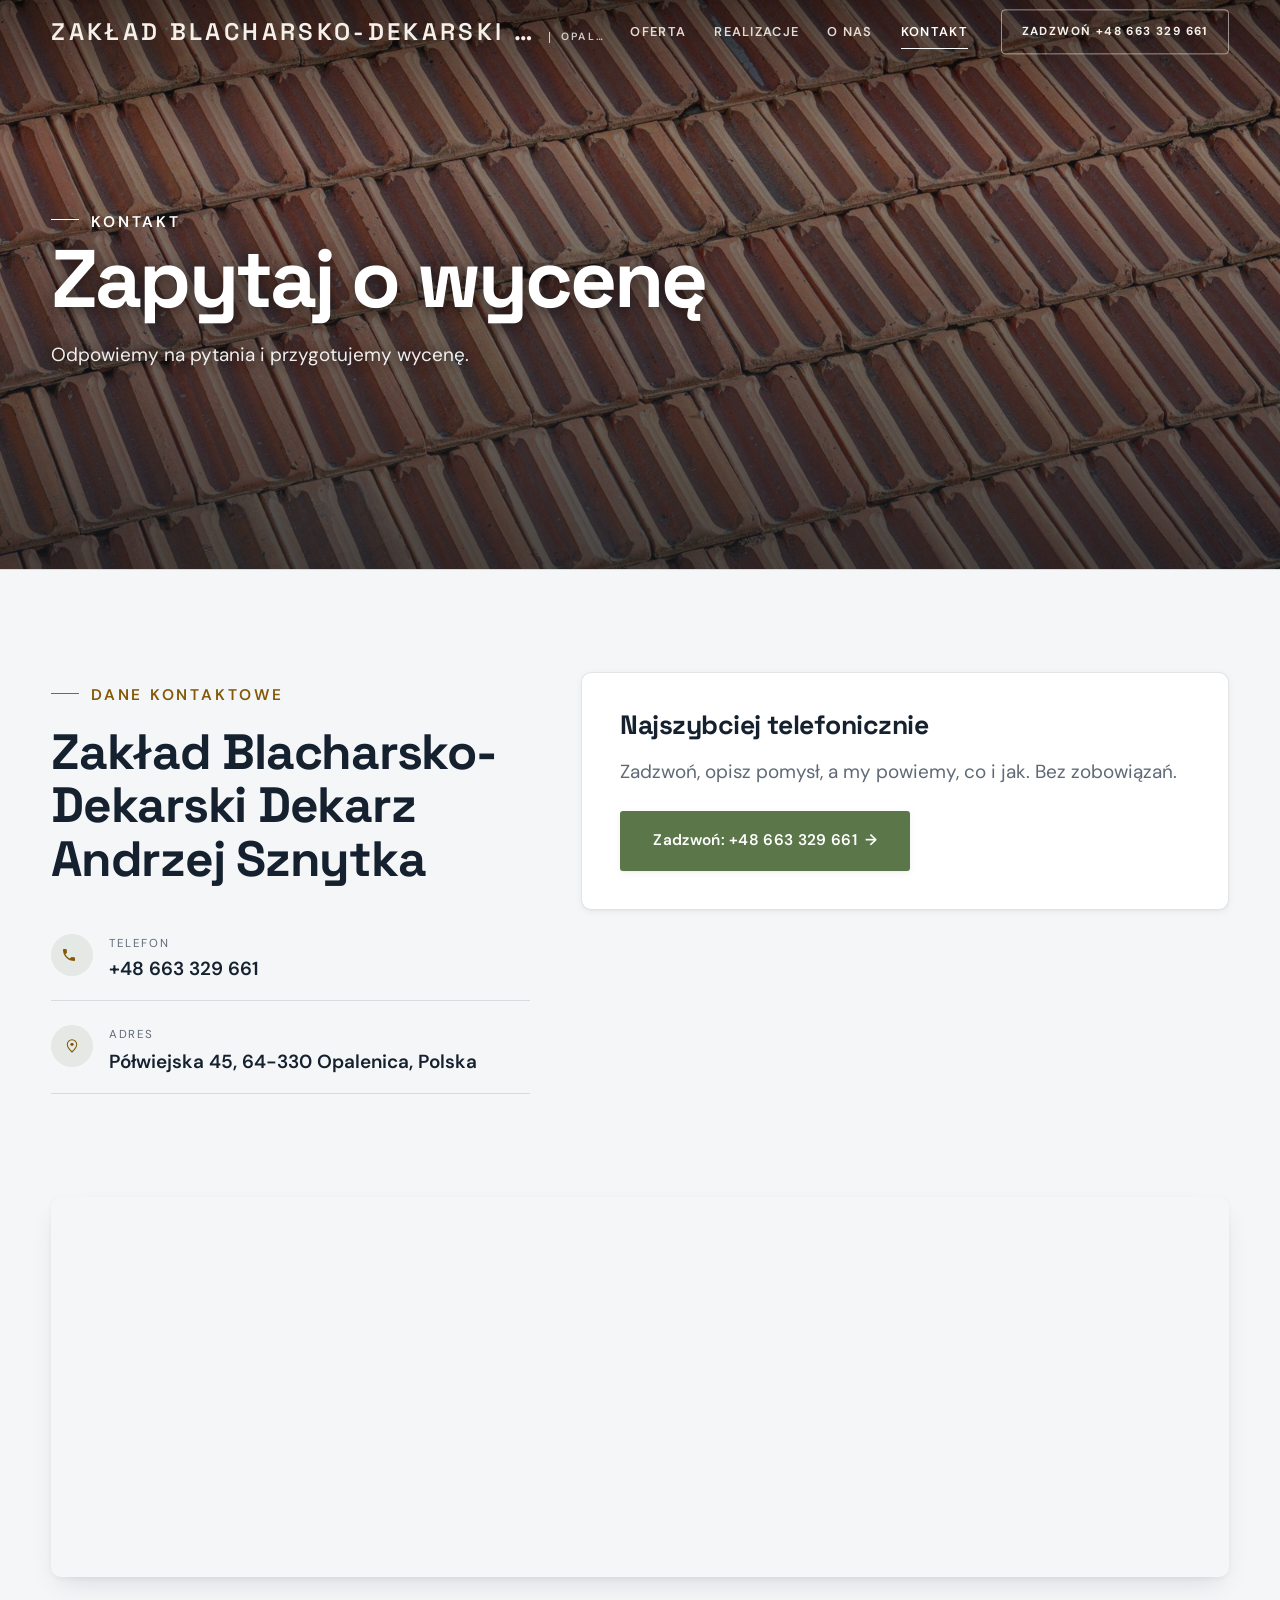
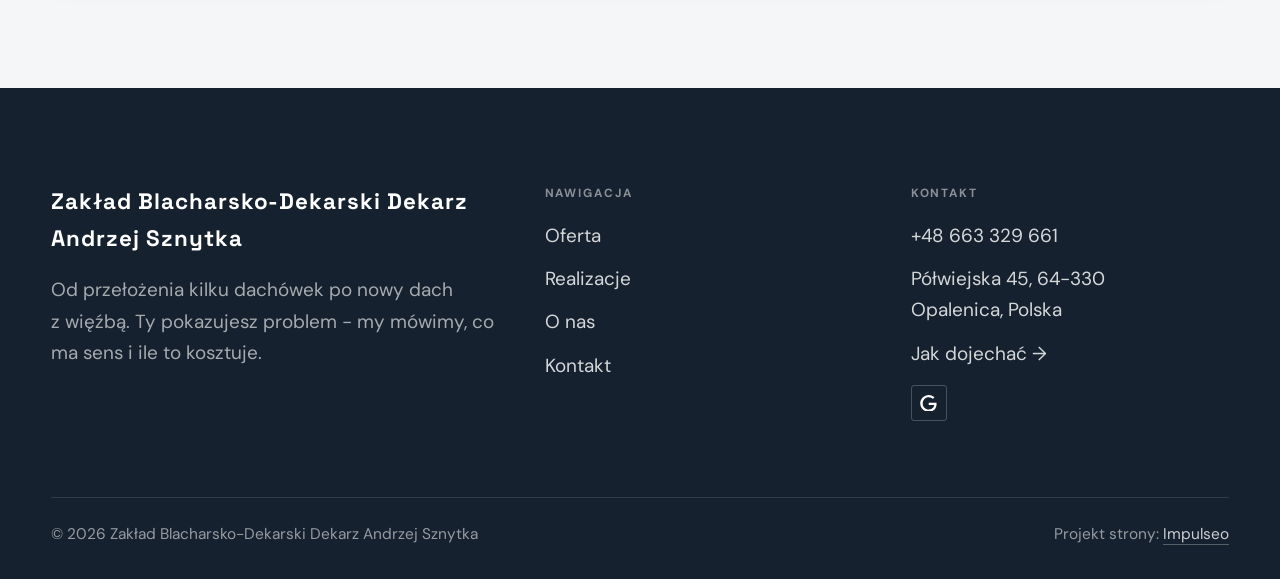
==== kontakt.html @ 065a9396 "Strona demo: zaklad-blacharsko-dekarski-dekarz-andrzej-sznytka-dachy-i-pokrycia-dachowe" ====
<!DOCTYPE html>
<html lang="pl">
<head>
<meta charset="UTF-8">
<meta name="viewport" content="width=device-width, initial-scale=1.0">
<title>Kontakt - Zakład Blacharsko-Dekarski Dekarz Andrzej Sznytka</title>
<meta name="description" content="Kontakt Zakład Blacharsko-Dekarski Dekarz Andrzej Sznytka - Półwiejska 45, 64-330 Opalenica, Polska">
<link rel="canonical" href="https://kris20032.github.io/zaklad-blacharsko-dekarski-dekarz-andrzej-sznytka-dachy-i-pokrycia-dachowe/kontakt.html">
<meta name="robots" content="noindex, nofollow">
<meta property="og:type" content="website">
<meta property="og:locale" content="pl_PL">
<meta property="og:site_name" content="Zakład Blacharsko-Dekarski Dekarz Andrzej Sznytka">
<meta property="og:title" content="Kontakt - Zakład Blacharsko-Dekarski Dekarz Andrzej Sznytka">
<meta property="og:description" content="Kontakt Zakład Blacharsko-Dekarski Dekarz Andrzej Sznytka - Półwiejska 45, 64-330 Opalenica, Polska">
<meta property="og:url" content="https://kris20032.github.io/zaklad-blacharsko-dekarski-dekarz-andrzej-sznytka-dachy-i-pokrycia-dachowe/kontakt.html">
<meta property="og:image" content="https://kris20032.github.io/zaklad-blacharsko-dekarski-dekarz-andrzej-sznytka-dachy-i-pokrycia-dachowe/img/og.jpg">
<meta property="og:image:width" content="1200">
<meta property="og:image:height" content="630">
<meta name="twitter:card" content="summary_large_image">
<link rel="preconnect" href="https://fonts.googleapis.com">
<link rel="preconnect" href="https://fonts.gstatic.com" crossorigin>
<link href="https://fonts.googleapis.com/css2?family=Space+Grotesk:wght@500;600;700&family=DM+Sans:opsz,wght@9..40,400;9..40,500;9..40,600&display=swap" rel="stylesheet">
<link rel="stylesheet" href="assets/styles.css?v=6b26f4b5">
</head>
<body>

<header class="nav">
  <div class="wrap nav-inner">
    <a class="brand" href="index.html"><span class="name">Zakład Blacharsko-Dekarski Dekarz Andrzej Sznytka</span><span class="sub">Opalenica</span></a>
    <nav class="nav-links">
      <a href="oferta.html">Oferta</a>
      <a href="realizacje.html">Realizacje</a>
      <a href="o-nas.html">O nas</a>
      <a href="kontakt.html" class="active" aria-current="page">Kontakt</a>
      <a href="tel:+48663329661" class="btn btn-accent">Zadzwoń +48 663 329 661</a>
    </nav>
    <button class="nav-toggle" aria-label="Menu"><span></span><span></span><span></span></button>
  </div>
</header>

<main>
<section class="pagehead">
  <img src="img/g12.jpg" alt="Zakład Blacharsko-Dekarski Dekarz Andrzej Sznytka - Zapytaj o wycenę" width="1600" height="1067" decoding="async">
  <div class="wrap">
    <span class="eyebrow">Kontakt</span>
    <h1>Zapytaj o wycenę</h1>
    <p>Odpowiemy na pytania i przygotujemy wycenę.</p>
  </div>
</section>
<section>
  <div class="wrap contact-grid">
    <div class="reveal">
      <span class="eyebrow">Dane kontaktowe</span>
      <h2 style="margin:var(--space-4) 0 var(--space-6)">Zakład Blacharsko-Dekarski Dekarz Andrzej Sznytka</h2>
      <div class="info-list">
        <div class="info-row"><div class="ic"><svg class="ico-tel" width="16" height="16" viewBox="0 0 24 24" fill="none" aria-hidden="true"><path d="M6.6 10.8a15.5 15.5 0 0 0 6.6 6.6l2.2-2.2a1 1 0 0 1 1-.24 11.4 11.4 0 0 0 3.6.58 1 1 0 0 1 1 1V20a1 1 0 0 1-1 1A17 17 0 0 1 3 4a1 1 0 0 1 1-1h3.5a1 1 0 0 1 1 1c0 1.25.2 2.46.58 3.6a1 1 0 0 1-.25 1l-2.23 2.2Z" fill="currentColor"/></svg></div><div><div class="lbl">Telefon</div><a class="val" href="tel:+48663329661">+48 663 329 661</a></div></div>
        <div class="info-row"><div class="ic"><svg class="ico-pin" width="16" height="16" viewBox="0 0 24 24" fill="none" aria-hidden="true"><path d="M12 21s7-6.1 7-11.5A7 7 0 0 0 5 9.5C5 14.9 12 21 12 21Z" stroke="currentColor" stroke-width="1.6" fill="none"/><circle cx="12" cy="9.5" r="2.4" fill="currentColor"/></svg></div><div><div class="lbl">Adres</div><div class="val">Półwiejska 45, 64-330 Opalenica, Polska</div></div></div>
      </div>
    </div>
    <div class="reveal">
      <div class="form">
        <h3 style="margin-bottom:var(--space-4)">Najszybciej telefonicznie</h3>
        <p class="muted" style="margin-bottom:var(--space-5)">Zadzwoń, opisz pomysł, a my powiemy, co i jak. Bez zobowiązań.</p>
        <a href="tel:+48663329661" class="btn btn-accent" style="justify-content:center">Zadzwoń: +48 663 329 661 <span class="arr">→</span></a>
      </div>
    </div>
  </div>
</section>
<section style="padding-top:0">
  <div class="wrap reveal">
    <iframe class="map" title="Zakład Blacharsko-Dekarski Dekarz Andrzej Sznytka - Opalenica" src="https://maps.google.com/maps?q=Zak%C5%82ad%20Blacharsko-Dekarski%20Dekarz%20Andrzej%20Sznytka%20Opalenica&z=15&output=embed" loading="lazy" referrerpolicy="no-referrer-when-downgrade"></iframe>
  </div>
</section>
</main>

<footer>
  <div class="wrap">
    <div class="foot-grid">
      <div class="foot-brand">
        <div class="name">Zakład Blacharsko-Dekarski Dekarz Andrzej Sznytka</div>
        <p>Od przełożenia kilku dachówek po nowy dach z więźbą. Ty pokazujesz problem - my mówimy, co ma sens i ile to kosztuje.</p>
      </div>
      <div class="foot-col">
        <h4>Nawigacja</h4>
        <a href="oferta.html">Oferta</a>
        <a href="realizacje.html">Realizacje</a>
        <a href="o-nas.html">O nas</a>
        <a href="kontakt.html">Kontakt</a>
      </div>
      <div class="foot-col">
        <h4>Kontakt</h4>
        <a href="tel:+48663329661">+48 663 329 661</a>
        <p>Półwiejska 45, 64-330 Opalenica, Polska</p>
        <a href="https://maps.google.com/?cid=18127014243197313237&g_mp=Cidnb29nbGUubWFwcy5wbGFjZXMudjEuUGxhY2VzLlNlYXJjaFRleHQQAhgEIAA" target="_blank" rel="noopener">Jak dojechać →</a>
      <div class="foot-soc">
        <a class="soc" href="https://maps.google.com/?cid=18127014243197313237&g_mp=Cidnb29nbGUubWFwcy5wbGFjZXMudjEuUGxhY2VzLlNlYXJjaFRleHQQAhgEIAA" target="_blank" rel="noopener" aria-label="Google - Zakład Blacharsko-Dekarski Dekarz Andrzej Sznytka"><svg viewBox="0 0 24 24" aria-hidden="true" focusable="false"><path d="M12.48 10.92v3.28h7.84c-.24 1.84-.853 3.187-1.787 4.133-1.147 1.147-2.933 2.4-6.053 2.4-4.827 0-8.6-3.893-8.6-8.72s3.773-8.72 8.6-8.72c2.6 0 4.507 1.027 5.907 2.347l2.307-2.307C18.747 1.44 16.133 0 12.48 0 5.867 0 .307 5.387.307 12s5.56 12 12.173 12c3.573 0 6.267-1.173 8.373-3.36 2.16-2.16 2.84-5.213 2.84-7.667 0-.76-.053-1.467-.173-2.053H12.48z" fill="currentColor"/></svg></a>
      </div>
      </div>
    </div>
    <div class="foot-bot">
      <span>© 2026 Zakład Blacharsko-Dekarski Dekarz Andrzej Sznytka</span>
      <span>Projekt strony: <a class="foot-credit" href="https://impulseo.pl" target="_blank" rel="noopener">Impulseo</a></span>
    </div>
  </div>
</footer>
<div class="sticky-call"><a class="sc-call" href="tel:+48663329661"><svg class="ico-tel" width="16" height="16" viewBox="0 0 24 24" fill="none" aria-hidden="true"><path d="M6.6 10.8a15.5 15.5 0 0 0 6.6 6.6l2.2-2.2a1 1 0 0 1 1-.24 11.4 11.4 0 0 0 3.6.58 1 1 0 0 1 1 1V20a1 1 0 0 1-1 1A17 17 0 0 1 3 4a1 1 0 0 1 1-1h3.5a1 1 0 0 1 1 1c0 1.25.2 2.46.58 3.6a1 1 0 0 1-.25 1l-2.23 2.2Z" fill="currentColor"/></svg> Zadzwoń</a><a class="sc-quote" href="kontakt.html">Bezpłatna wycena</a></div>
<div class="demo-wazne" data-do="2026-08-25" data-cykl="3" hidden><svg class="dw-ico" width="13" height="13" viewBox="0 0 24 24" fill="none" aria-hidden="true"><circle cx="12" cy="12" r="8.6" stroke="currentColor" stroke-width="1.8"/><path d="M12 7.2V12l3.3 2" stroke="currentColor" stroke-width="1.8" stroke-linecap="round"/></svg><span class="dw-txt"></span></div>

<script src="assets/main.js"></script>
</body>
</html>
---- assets/styles.css ----
/* ============================================================
   STOLBASZ — premium, architektoniczny B2B fit-out
   Jasna paleta, zero brązu. System wg premium-web-craft.
   Projekt strony: Impulseo (impulseo.pl)
   ============================================================ */

:root{
  /* PALETA — jasna, architektoniczna, chłodna */
  --paper:#F4F6F8;          /* główne tło */
  --paper-2:#E7EBEF;        /* sekcje alternatywne (chłodny jasny szary) */
  --paper-3:#E7EBEF;        /* delikatne wypełnienia */
  --ink:#15212E;            /* tekst główny — chłodny grafit */
  --ink-soft:#243443;       /* nagłówki drugorzędne */
  --muted:#6B7785;          /* tekst poboczny */
  --line:rgba(21,33,46,.12);/* hairline */
  --accent:#E8A317;         /* stonowany petrol-slate — jedyny akcent */
  --accent-d:#C9870C;
  --accent-soft:rgba(232,163,23,.10);
  --dark:#15212E;           /* sekcje ciemne (stopka/CTA) */

  /* HOVER ZDJĘĆ — JEDEN standard dla całego silnika (decyzja K. 04.08.2026, artefakt z wariantami).
     AKTUALNE (K.+Szymon 09.08.2026, wybór z artefaktu 6 wariantów): zoom 1.05 przy 1.4s -
     przy tak długim czasie mocniejszy kadr NIE skacze, tylko „oddycha". Poprzedni standard
     (1.02 / .55s z 04.08) odbierany jako dynamiczny i szybki.
     Spoczynek lekko przygaszony, ale TYLKO tam, gdzie jest mysz (@media hover:hover) —
     na telefonie zdjęcia zostają w pełnej jasności. */
  --img-zoom:1.05;                   /* K.+Szymon 09.08: wariant F z artefaktu porównawczego */
  --img-rest:brightness(.95) saturate(.99);
  --img-hot:brightness(1.06) saturate(1.05);
  --img-dur:1.4s;                    /* K.+Szymon 09.08 (wariant F): powoli = elegancko */
  --img-ease:cubic-bezier(.16,.84,.44,1);  /* miękki ogon, efekt „oddychania" */

  /* ODSTĘPY — skala 4/8 */
  --space-1:4px; --space-2:8px; --space-3:12px; --space-4:16px; --space-5:24px;
  --space-6:32px; --space-7:48px; --space-8:64px; --space-9:96px; --space-10:128px;

  /* TYPOGRAFIA — fluid clamp() (skala podbita 16.07.2026: większe, czytelniejsze litery — uwaga Adama) */
  --text-sm:clamp(.9rem,.87rem + .12vw,1rem);
  --text-base:clamp(1.08rem,1.04rem + .18vw,1.2rem);
  --text-lg:clamp(1.24rem,1.15rem + .34vw,1.44rem);
  --text-h3:clamp(1.34rem,1.22rem + .55vw,1.66rem);
  --text-h2:clamp(2.1rem,1.66rem + 2.1vw,3.1rem);
  --text-h1:clamp(2.9rem,2.1rem + 4vw,5.1rem);

  /* PROMIENIE — architektoniczne, raczej ostre */
  --r-sm:3px; --r-md:6px; --r-lg:10px;

  /* RUCH */
  --ease:cubic-bezier(.25,.46,.45,.94); --dur:.24s;

  /* CIENIE — miękkie, warstwowe */
  --sh-sm:0 1px 2px rgba(16,24,32,.04), 0 2px 8px rgba(16,24,32,.05);
  --sh-md:0 2px 6px rgba(16,24,32,.05), 0 12px 28px -8px rgba(16,24,32,.12);
  --sh-lg:0 6px 14px rgba(16,24,32,.07), 0 26px 56px -18px rgba(16,24,32,.22);

  --hairline:1px solid var(--line);

  --font-display:'Space Grotesk','Inter',sans-serif;
  --font-body:'DM Sans','Inter',sans-serif;
}

*{box-sizing:border-box;margin:0;padding:0}
html{scroll-behavior:smooth}
body{
  font-family:var(--font-body);
  font-size:var(--text-base);
  line-height:1.65;
  color:var(--ink);
  background:var(--paper);
  -webkit-font-smoothing:antialiased;
  text-rendering:optimizeLegibility;
}
img{max-width:100%;height:auto;display:block}  /* height:auto = width/height z atrybutów trzyma proporcje (TOP#12) */
a{color:inherit;text-decoration:none}

.wrap{width:min(92%,1180px);margin-inline:auto}
section{padding-block:clamp(52px,6.5vw,96px)}

h1,h2,h3{font-family:var(--font-display);font-weight:700;line-height:1.08;letter-spacing:-.02em;color:var(--ink)}
h1{font-size:var(--text-h1);letter-spacing:-.035em}
h2{font-size:var(--text-h2);letter-spacing:-.025em}
h3{font-size:var(--text-h3)}
/* MIARA — długość wiersza. WCAG 2.2 SC 1.4.8: max 80 znaków; Butterick: 45–90.
   68ch daje realnie 72–78 znaków polskiego tekstu, czyli z zapasem pod granicą.
   Wcześniej limit miał TYLKO <p> — <li>, <blockquote> i <dd> nie miały żadnego,
   i to jedyny powód, dla którego 23 bloki na dwóch oddanych stronach jadą po
   83–106 znaków w wierszu (pomiar 07.08.2026, bramka `miara`).
   ⚠️ Listy i definicje ograniczamy TYLKO bez klasy: `ul`/`ol` z klasą to u nas
   układ (siatki kafli, menu), a nie tekst ciągły — tam miarę wyznacza układ. */
/* 60ch, nie 68ch (K. 10.08): po zmianie fontów na węższe kroje (DM Sans i spółka)
   w 68ch mieściło się ~90 znaków - bramka pikselowa słusznie zgłaszała przekroczenie
   granicy 80. Pomiar na żywej przeglądarce: 60ch = 90 znaków, 53ch = ~78 znaków, czyli normę WCAG 1.4.8. */
:root{ --miara:53ch }
p{max-width:min(100%,var(--miara))}
blockquote,
ul:not([class])>li, ol:not([class])>li,
dl:not([class])>dd{max-width:min(100%,var(--miara))}

/* ⚠️ Świadomie BEZ wyjątku `.tile p,.card p,.svc p{max-width:none}`, choć nasuwa się sam:
   te akapity BYŁY już ograniczone (stare `p{max-width:65ch}`), więc „wyjątek" nie odblokowałby
   niczego nowego — tylko ROZLUŹNIŁ stan sprzed zmiany na wszystkich demach naraz.
   `figcaption` żadna z reguł wyżej nie dotyczy, więc też nie potrzebuje zwolnienia. */

/* ŁAMANIE. `balance` wyrównuje długości wierszy w nagłówku, `pretty` pilnuje ostatniego
   wiersza akapitu, żeby nie został w nim jeden wyraz. Obsługiwane od Chrome 117 /
   Safari 17.5; starsze przeglądarki po prostu ignorują tę własność.
   `text-wrap:pretty` nie występowało dotąd ANI RAZ w silniku ani w repo klientów. */
h1,h2,h3,.lead,.lede{text-wrap:balance}
p,li,blockquote,dd{text-wrap:pretty}

.eyebrow{
  font-family:var(--font-body);
  font-size:var(--text-sm);
  font-weight:600;
  letter-spacing:.18em;
  text-transform:uppercase;
  color:var(--accent);
  display:inline-flex;align-items:center;gap:var(--space-3);
}
/* flex:none + margin-top = kreska trzyma się PIERWSZEJ linii. Wcześniej align-items:center
   centrowało ją względem całego bloku i przy zawinięciu (długi kicker typu
   „…WNĘTRZ · LESZNO · OD 2019") druga linia lądowała z brzydkim wcięciem. */
.eyebrow{align-items:flex-start}
.eyebrow>*,.eyebrow{text-wrap:balance}   /* dlugi kicker lamal sie na sierote typu samo „2019" w drugiej linii */
.eyebrow::before{content:"";width:28px;height:1px;background:var(--accent);display:inline-block;flex:none;margin-top:.62em}

.muted{color:var(--muted)}
.lead{font-size:var(--text-lg);line-height:1.55;color:var(--ink-soft);max-width:50ch}

/* ---------- BUTTONS ---------- */
.btn{
  display:inline-flex;align-items:center;gap:var(--space-2);
  font-weight:600;font-size:var(--text-sm);letter-spacing:.02em;
  padding:var(--space-4) var(--space-6);
  border-radius:var(--r-sm);
  transition:transform var(--dur) var(--ease),box-shadow var(--dur) var(--ease),background var(--dur) var(--ease);
  cursor:pointer;border:1px solid transparent;
}
.btn-accent{background:var(--accent);color:#fff;box-shadow:var(--sh-sm)}
.btn-accent:hover{background:var(--accent-d);transform:translateY(-2px);box-shadow:var(--sh-md)}
.btn-accent:active{transform:translateY(0);box-shadow:var(--sh-sm)}
.btn-ghost{background:transparent;color:var(--ink);border-color:var(--line)}
.btn-ghost:hover{border-color:var(--accent);color:var(--accent);transform:translateY(-2px)}
.btn-light{background:#fff;color:var(--ink);box-shadow:var(--sh-sm)}
.btn-light:hover{transform:translateY(-2px);box-shadow:var(--sh-md)}
.btn .arr{transition:transform var(--dur) var(--ease)}
.btn:hover .arr{transform:translateX(4px)}

/* ---------- NAV ---------- */
.nav{
  position:sticky;top:0;z-index:50;
  background:color-mix(in srgb,var(--paper) 88%,transparent);
  backdrop-filter:saturate(140%) blur(10px);
  border-bottom:var(--hairline);
}
.nav-inner{display:flex;align-items:center;justify-content:space-between;gap:var(--space-5);height:72px}
/* ANTY-NACHODZENIE (K. 05.08.2026): długa nazwa firmy + przycisk z pełnym numerem nie mieściły się w pasku
   i flex ściskał linki PONIŻEJ ich treści - "Kontakt" wchodził na ramkę "Zadzwoń +48 ...". Teraz ustępuje
   nazwa marki (skrót wielokropkiem), a menu i przycisk nigdy się nie kurczą ani nie zachodzą na siebie. */
.brand{display:flex;flex-direction:column;line-height:1;min-width:0;flex:0 1 auto}
.brand .name{font-family:var(--font-display);font-weight:800;font-size:1.35rem;letter-spacing:.04em;white-space:nowrap;overflow:hidden;text-overflow:ellipsis}
.brand .sub{font-size:.62rem;letter-spacing:.34em;text-transform:uppercase;color:var(--muted);margin-top:5px;white-space:nowrap;overflow:hidden;text-overflow:ellipsis}
.nav-links{display:flex;align-items:center;gap:var(--space-6);flex:0 0 auto}
.nav-links a{font-size:var(--text-sm);font-weight:500;color:var(--ink-soft);position:relative;padding-block:4px;white-space:nowrap;transition:color var(--dur) var(--ease)}
.nav-links a::after{content:"";position:absolute;left:0;bottom:0;width:0;height:1.5px;background:var(--accent);transition:width var(--dur) var(--ease)}
.nav-links a:hover,.nav-links a.active{color:var(--ink)}
.nav-links a:hover::after,.nav-links a.active::after{width:100%}
.nav-links .btn{padding:var(--space-2) var(--space-5)}
/* przyciski w nav: właściwy kolor (przebij .nav-links a) + bez podkreślenia */
.nav-links a.btn-accent{color:#fff}
.nav-links a.btn-ghost,.nav-links a.btn-light{color:var(--ink)}
/* CTA w pasku: NIE podkreślenie spod linków menu, ale ten sam przelatujący błysk,
   co na wszystkich innych przyciskach (zgłoszenie K. 13.08.2026 - „na hero jest efekt
   światła przechodzącego przez przycisk, na navbarze go nie ma, a mają być identyczne").
   Reguła `.nav-links a::after` jest silniejsza od `.btn::after`, więc trzeba jej
   geometrię wyzerować i wpisać połysk z nazwy - samo `display:none` gasiło efekt. */
.nav-links a.btn::after{
  display:block;content:"";position:absolute;inset:0;z-index:-1;pointer-events:none;
  inset:0;width:auto;height:auto;border-radius:inherit;   /* kasuje geometrię podkreślenia (width:0;height:1.5px) */
  background:linear-gradient(100deg,transparent 32%,rgba(255,255,255,.20) 50%,transparent 68%);
  translate:-120% 0}
@media (prefers-reduced-motion:no-preference){
  .nav-links a.btn:hover::after{translate:120% 0;transition:translate .75s var(--mt-ease,cubic-bezier(.16,.84,.44,1))}
}
.nav-toggle{display:none;background:none;border:none;cursor:pointer;flex-direction:column;gap:5px;padding:8px}
.nav-toggle span{width:24px;height:2px;background:var(--ink);transition:var(--dur)}
/* Ciasny zakres MIĘDZY menu mobilnym a pełnym pulpitem: zbijamy odstępy i nazwę marki,
   żeby wszystko zmieściło się naturalnie, zanim w ogóle dojdzie do skracania wielokropkiem. */
@media(max-width:1280px) and (min-width:921px){
  .nav-links{gap:var(--space-4)}
  .nav-links .btn{padding:var(--space-2) var(--space-4)}
  .brand .name{font-size:1.15rem}
}

/* ---------- HERO (split) ---------- */
.hero{position:relative;overflow:hidden;border-bottom:var(--hairline)}
.hero-grid{display:grid;grid-template-columns:1.05fr .95fr;gap:clamp(24px,4vw,60px);align-items:center;
  padding-block:clamp(36px,4.5vw,64px)}
.hero-copy .eyebrow{margin-bottom:var(--space-5)}
.hero-copy h1{margin-bottom:var(--space-5)}
.hero-copy .lead{margin-bottom:var(--space-7)}
.hero-actions{display:flex;flex-wrap:wrap;gap:var(--space-4)}
.hero-art{position:relative;aspect-ratio:4/3;border-radius:var(--r-lg);overflow:hidden;box-shadow:var(--sh-lg)}
.hero-art img{width:100%;height:100%;object-fit:cover}
.hero-art::after{content:"";position:absolute;inset:0;background:linear-gradient(180deg,transparent 55%,rgba(18,24,28,.28))}
.hero-badge{position:absolute;left:var(--space-5);bottom:var(--space-5);z-index:2;
  background:rgba(252,252,251,.94);backdrop-filter:blur(4px);
  border-radius:var(--r-md);padding:var(--space-4) var(--space-5);box-shadow:var(--sh-md);max-width:78%}
.hero-badge strong{display:block;font-family:var(--font-display);font-size:1rem;letter-spacing:-.01em}
.hero-badge span{font-size:var(--text-sm);color:var(--muted)}

/* ---------- HERO duży / kinowy (strona główna) ---------- */
.hero-cine{position:relative;min-height:clamp(560px,82vh,840px);min-height:clamp(560px,82svh,840px);display:flex;align-items:center;overflow:hidden;border-bottom:var(--hairline)}
.hero-cine>img{position:absolute;inset:0;width:100%;height:100%;object-fit:cover;z-index:0}
.hero-cine::after{content:"";position:absolute;inset:0;z-index:1;
  background:linear-gradient(95deg,rgba(13,18,23,.86) 0%,rgba(13,18,23,.64) 32%,rgba(13,18,23,.24) 62%,rgba(13,18,23,.04) 100%)}
.hero-cine .wrap{position:relative;z-index:2;padding-block:var(--space-8)}
.hero-cine .hero-copy{max-width:660px}
.hero-cine .eyebrow{color:#fff;margin-bottom:var(--space-5)}
.hero-cine .eyebrow::before{background:#fff}
.hero-cine h1{color:#fff;margin-bottom:var(--space-5);font-size:clamp(2.9rem,2rem + 4.4vw,5.2rem);text-wrap:balance}
.hero-cine .lead{color:rgba(255,255,255,.92);max-width:48ch;margin-bottom:var(--space-7)}
.hero-cine .hero-actions{display:flex;flex-wrap:wrap;gap:var(--space-4)}
/* NISKIE OKNO (laptop z dokiem i paskami przeglądarki ma ~700-780 px wysokości widoku):
   H1 do 5.2rem + długi lead nie mieściły się i przyciski wypadały POD krawędź ekranu -
   klient widział stronę bez ani jednego CTA. Skalujemy w dół, zamiast przycinać treść. */
@media(min-width:821px) and (max-height:820px){
  .hero-cine{min-height:clamp(520px,94svh,780px)}
  .hero-cine .wrap{padding-block:var(--space-6)}
  .hero-cine h1{font-size:clamp(2.2rem,1.5rem + 2.6vw,3.6rem);margin-bottom:var(--space-4)}
  .hero-cine .eyebrow{margin-bottom:var(--space-4)}
  .hero-cine .lead{margin-bottom:var(--space-5);max-width:44ch}
}
@media(max-width:680px){
  .hero-cine{min-height:clamp(520px,76vh,640px);min-height:clamp(520px,76svh,640px);align-items:flex-end}
  .hero-cine::after{background:linear-gradient(0deg,rgba(13,18,23,.9) 6%,rgba(13,18,23,.45) 55%,rgba(13,18,23,.25) 100%)}
  .hero-cine .wrap{padding-bottom:var(--space-9)}
  /* TELEFON (~90% oglądających): lead potrafił zająć 8 linii i zepchnąć CTA poza pierwszy ekran.
     Zwężamy interlinię i skalę - treści nie ucinamy, bo to ona sprzedaje. */
  .hero-cine .lead{font-size:.98rem;line-height:1.5;margin-bottom:var(--space-5)}
  .hero-cine .eyebrow{font-size:.72rem;letter-spacing:.13em;margin-bottom:var(--space-4)}
  .hero-cine .eyebrow::before{width:20px}
  .hero-cine h1{margin-bottom:var(--space-4)}
}

/* full-bleed hero variant (podstrony) */
.pagehead{position:relative;min-height:46vh;min-height:46svh;display:flex;align-items:flex-end;overflow:hidden;border-bottom:var(--hairline)}
.pagehead img{position:absolute;inset:0;width:100%;height:100%;object-fit:cover}
/* 10.08.2026 (decyzja K.): mocniejsze przyciemnienie + cień pod tekstem. Bramka mierzyła na
   nagłówkach podstron 3,38-3,43:1 przy wymaganych 4,5 — jasne zdjęcie (hala, śnieg, niebo)
   podchodziło pod biały tekst. Zdjęcia klientów są różne, więc kontrast musi dawać WARSTWA,
   a nie szczęśliwy dobór kadru. */
.pagehead::after{content:"";position:absolute;inset:0;background:linear-gradient(180deg,rgba(18,24,28,.40),rgba(18,24,28,.76))}
.pagehead .wrap{position:relative;z-index:2;padding-block:var(--space-9);color:#fff}
.pagehead h1{color:#fff;max-width:18ch;text-shadow:0 2px 16px rgba(0,0,0,.55)}
.pagehead .eyebrow{color:#fff}
.pagehead .eyebrow::before{background:#fff}
.pagehead p{color:rgba(255,255,255,.92);margin-top:var(--space-4);max-width:54ch;text-shadow:0 1px 12px rgba(0,0,0,.5)}

/* ---------- STRIP (pasek skrótów / liczby) ---------- */
.strip{background:var(--dark);color:#fff}
/* PASEK HASEŁ — standard 04.08.2026 (decyzja K.): 5 haseł w JEDNYM rzędzie, tekst WYŚRODKOWANY,
   węższe marginesy boczne niż reszta strony (pasek ma iść szerzej), równe wysokości kolumn. */
.strip .wrap{width:min(96%,1440px);display:grid;grid-template-columns:repeat(5,1fr);
  gap:var(--space-5);padding-block:var(--space-7);align-items:stretch}
.strip .item .k{font-family:var(--font-display);font-size:clamp(1.05rem,.82rem + .85vw,1.55rem);
  font-weight:800;letter-spacing:-.02em;color:#fff;line-height:1.18;text-wrap:balance}
.strip .item .v{font-size:var(--text-sm);color:rgba(255,255,255,.66);margin-top:var(--space-2);line-height:1.4}
.strip .item{border-left:2px solid var(--accent);padding-inline:var(--space-4);
  text-align:center;display:flex;flex-direction:column;justify-content:center}
/* liczba kolumn = liczba haseł, żeby ostatnie nie zostawało samo w drugim rzędzie.
   Klasę n-N nadaje multipage.py; domyślnie (bez klasy) pasek jest 5-kolumnowy. */
.strip.n-2 .wrap{grid-template-columns:repeat(2,1fr)}
.strip.n-3 .wrap{grid-template-columns:repeat(3,1fr)}
.strip.n-4 .wrap{grid-template-columns:repeat(4,1fr);gap:var(--space-6)}
.strip.n-4 .item .k{font-size:clamp(1.3rem,1rem + 1.1vw,2rem)}
.strip.n-6 .wrap{grid-template-columns:repeat(6,1fr);gap:var(--space-4)}
.strip.n-6 .item .k{font-size:clamp(.98rem,.8rem + .7vw,1.35rem)}
/* równe łamanie: zamiast "długa linia + jedno słowo" obie linie zbliżonej długości */
.strip .item .k{text-wrap:balance}

/* ---------- SECTION HEAD ---------- */
.head{max-width:48rem;margin-bottom:var(--space-8)}
.head.center{margin-inline:auto;text-align:center}
.head .eyebrow{margin-bottom:var(--space-4)}
.head h2{margin-bottom:var(--space-4)}
.head p{color:var(--muted);font-size:var(--text-lg);line-height:1.55}
.head.center p{margin-inline:auto}

/* ---------- INTRO SPLIT ---------- */
.split{display:grid;grid-template-columns:.92fr 1.08fr;gap:clamp(28px,5vw,80px);align-items:center}
.split.rev{grid-template-columns:1.08fr .92fr}
.split.rev .split-art{order:-1}
.split-art{position:relative;aspect-ratio:5/4;border-radius:var(--r-lg);overflow:hidden;box-shadow:var(--sh-lg)}
.split-art img{width:100%;height:100%;object-fit:cover}
.split-copy h2{margin-bottom:var(--space-5)}
.split-copy p+p{margin-top:var(--space-4)}
.split-copy .btn{margin-top:var(--space-6)}

/* ---------- SERVICES (zakres) ---------- */
.svc-grid{display:grid;grid-template-columns:repeat(auto-fit,minmax(280px,1fr));gap:var(--space-5)}
.svc{background:#fff;border:var(--hairline);border-radius:var(--r-md);padding:var(--space-7) var(--space-6);
  transition:transform var(--dur) var(--ease),box-shadow var(--dur) var(--ease),border-color var(--dur) var(--ease);
  position:relative;overflow:hidden}
.svc::before{content:"";position:absolute;left:0;top:0;width:3px;height:0;background:var(--accent);transition:height var(--dur) var(--ease)}
.svc:hover{transform:translateY(-4px);box-shadow:var(--sh-md);border-color:transparent}
.svc:hover::before{height:100%}
.svc .ic{font-family:var(--font-display);font-size:.8rem;font-weight:700;letter-spacing:.12em;color:var(--accent);margin-bottom:var(--space-4)}
.svc h3{margin-bottom:var(--space-3);font-size:1.22rem}
.svc p{color:var(--muted);font-size:var(--text-base);line-height:1.6}

/* big detailed service rows */
.svc-row{display:grid;grid-template-columns:.8fr 1.2fr;gap:clamp(20px,4vw,60px);align-items:center;padding-block:var(--space-8)}
.svc-row+.svc-row{border-top:var(--hairline)}
.svc-row.rev{grid-template-columns:1.2fr .8fr}
/* Naprzemienny układ wierszy oferty: co drugi wiersz ma zdjęcie po PRAWEJ.
   Było `order:-1` — martwy kod, bo zdjęcie i tak jest pierwszym dzieckiem w HTML,
   więc wszystkie wiersze wyglądały identycznie (zdjęcie zawsze z lewej), a `rev`
   zmieniało tylko szerokość kolumn. Znalezione 29.07.2026 przy różnicowaniu kierunków
   animacji (pomiar pozycji: art.mid 390/502 przy row.mid 756 — zawsze lewa strona). */
.svc-row.rev .svc-row-art{order:2}
.svc-row-art{aspect-ratio:4/3;border-radius:var(--r-md);overflow:hidden;box-shadow:var(--sh-md)}
.svc-row-art img{width:100%;height:100%;object-fit:cover}
.svc-row h3{font-size:1.5rem;margin-bottom:var(--space-4)}
.svc-row .num{font-family:var(--font-display);font-size:.85rem;font-weight:700;letter-spacing:.14em;color:var(--accent);display:block;margin-bottom:var(--space-3)}
.svc-row ul{list-style:none;margin-top:var(--space-4);display:flex;flex-direction:column;gap:var(--space-2)}
.svc-row li{position:relative;padding-left:var(--space-5);color:var(--muted);font-size:var(--text-base)}
.svc-row li::before{content:"";position:absolute;left:0;top:.62em;width:8px;height:1px;background:var(--accent)}

/* ---------- GALLERY (realizacje) ---------- */
.gallery{display:grid;grid-template-columns:repeat(12,1fr);gap:var(--space-4);grid-auto-rows:200px}
/* GALERIA MASONRY — pionowe zdjęcia (portrety beauty/wellness) bez przycinania: kolumny, height auto */
.gallery-masonry{column-count:3;column-gap:var(--space-4)}
@media(max-width:900px){.gallery-masonry{column-count:2}}
@media(max-width:560px){.gallery-masonry{column-count:1}}
.gallery-masonry .m-tile{break-inside:avoid;margin:0 0 var(--space-4);padding:0;position:relative;overflow:hidden;border-radius:var(--r-md);border:1px solid var(--line)}
.gallery-masonry .m-tile img{width:100%;height:auto;display:block}
.gallery-masonry .m-tile .cap{position:absolute;left:0;right:0;bottom:0;padding:var(--space-4);color:#fff;background:linear-gradient(0deg,rgba(0,0,0,.55),transparent);font-size:var(--text-sm)}
.gallery-masonry .m-tile .cap small{display:block;font-weight:400;opacity:.78;letter-spacing:.04em;text-transform:uppercase;font-size:.66rem;margin-top:3px}
.tile{position:relative;overflow:hidden;border-radius:var(--r-md);box-shadow:var(--sh-sm);
  transition:transform var(--dur) var(--ease),box-shadow var(--dur) var(--ease)}
.tile img{width:100%;height:100%;object-fit:cover;
  transition:transform var(--img-dur) var(--img-ease),filter var(--img-dur) var(--img-ease)}
.tile:hover{box-shadow:var(--sh-md)}
.tile .cap{position:absolute;left:0;right:0;bottom:0;padding:var(--space-5) var(--space-4) var(--space-4);
  /* mocniejszy spad + cien pod tekstem: na JASNYCH zdjeciach klienta (biale fronty, sciany)
     slaby gradient dawal kontrast ~1.5:1 zamiast wymaganych 3.6:1 (bramka wygladu, 10.08.2026) */
  background:linear-gradient(transparent 28%,rgba(18,24,28,.58) 62%,rgba(18,24,28,.93));color:#fff;
  text-shadow:0 1px 3px rgba(0,0,0,.6);
  font-size:var(--text-sm);font-weight:600;letter-spacing:.01em;
  opacity:0;transform:translateY(8px);transition:var(--dur) var(--ease)}
.tile:hover .cap{opacity:1;transform:translateY(0)}
.tile .cap small{display:block;font-weight:400;opacity:.78;letter-spacing:.04em;text-transform:uppercase;font-size:.66rem;margin-top:3px}
/* bento spans */
.t-wide{grid-column:span 6}
.t-tall{grid-column:span 6;grid-row:span 2}
.t-std{grid-column:span 6}
.t-third{grid-column:span 4}
.t-two3{grid-column:span 8}

/* ---------- TRUST / WIARYGODNOŚĆ ---------- */
.trust{background:var(--paper-2)}
.trust-grid{display:grid;grid-template-columns:repeat(auto-fit,minmax(240px,1fr));gap:var(--space-5);margin-top:var(--space-7)}
.trust-card{background:#fff;border-radius:var(--r-md);padding:var(--space-7) var(--space-6);box-shadow:var(--sh-sm);border-top:3px solid var(--accent)}
.trust-card .big{font-family:var(--font-display);font-size:clamp(1.8rem,1.3rem + 1.6vw,2.6rem);font-weight:800;letter-spacing:-.02em;color:var(--ink);line-height:1}
.trust-card h3{font-size:1.12rem;margin:var(--space-3) 0 var(--space-2)}
.trust-card p{color:var(--muted);font-size:var(--text-base);line-height:1.55}

/* ---------- CTA band ---------- */
.cta{background:var(--dark);color:#fff;position:relative;overflow:hidden}
/* telefon w CTA: na ciemnym tle biały (domyślnie), rodziny z JASNYM tłem CTA
   nadpisują to u siebie - wcześniej kolor siedział w stylu inline i wygrywał z rodziną. */
.cta .btn-ghost-cta{color:#fff;border-color:rgba(255,255,255,.3)}
.cta .wrap{display:grid;grid-template-columns:1.4fr .6fr;gap:var(--space-7);align-items:center;position:relative;z-index:2}
.cta h2{color:#fff;max-width:20ch}
.cta p{color:rgba(255,255,255,.74);margin-top:var(--space-4)}
.cta-actions{display:flex;flex-direction:column;gap:var(--space-3);align-items:flex-start}
.cta::before{content:"";position:absolute;right:-80px;top:-80px;width:360px;height:360px;border-radius:50%;
  background:radial-gradient(circle,var(--accent-soft),transparent 70%)}

/* ---------- CONTACT ---------- */
.contact-grid{display:grid;grid-template-columns:.85fr 1.15fr;gap:clamp(28px,4vw,56px);align-items:start}
.info-list{display:flex;flex-direction:column;gap:var(--space-2)}
.info-row{display:flex;gap:var(--space-4);align-items:flex-start;padding-block:var(--space-4);border-bottom:var(--hairline)}
.info-row .ic{flex:none;width:42px;height:42px;display:grid;place-items:center;border-radius:50%;
  background:var(--accent-soft);color:var(--accent);font-size:1.05rem}
.info-row .lbl{font-size:.72rem;letter-spacing:.14em;text-transform:uppercase;color:var(--muted)}
.info-row .val{font-weight:600;font-size:var(--text-base);margin-top:2px}
.info-row a.val:hover{color:var(--accent)}
.map{border:none;border-radius:var(--r-lg);box-shadow:var(--sh-md);width:100%;height:100%;min-height:380px;filter:grayscale(.2) contrast(1.02)}
.form{background:#fff;border:var(--hairline);border-radius:var(--r-lg);padding:clamp(24px,3vw,40px);box-shadow:var(--sh-sm)}
.form .fld{margin-bottom:var(--space-5)}
.form label{display:block;font-size:var(--text-sm);font-weight:600;margin-bottom:var(--space-2)}
.form input,.form textarea{width:100%;font-family:inherit;font-size:var(--text-base);color:var(--ink);
  padding:var(--space-4);border:var(--hairline);border-radius:var(--r-sm);background:var(--paper);transition:border-color var(--dur)}
.form input:focus,.form textarea:focus{outline:none;border-color:var(--accent);background:#fff}
.form textarea{resize:vertical;min-height:120px}
.form .note{font-size:var(--text-sm);color:var(--muted);margin-top:var(--space-3)}

/* ---------- FOOTER ---------- */
footer{background:var(--dark);color:#fff;padding-block:var(--space-9) var(--space-6)}
.foot-grid{display:grid;grid-template-columns:1.4fr 1fr 1fr;gap:var(--space-7);margin-bottom:var(--space-8)}
.foot-brand .name{font-family:var(--font-display);font-weight:800;font-size:1.4rem;letter-spacing:.04em}
.foot-brand p{color:rgba(255,255,255,.62);margin-top:var(--space-4);font-size:var(--text-base);max-width:38ch}
.foot-col h4{font-size:.74rem;letter-spacing:.16em;text-transform:uppercase;color:rgba(255,255,255,.5);margin-bottom:var(--space-4)}
.foot-col a,.foot-col p{display:block;color:rgba(255,255,255,.82);font-size:var(--text-base);margin-bottom:var(--space-3)}
.foot-col a:hover{color:#fff}
.foot-bot{border-top:1px solid rgba(255,255,255,.12);padding-top:var(--space-5);display:flex;justify-content:space-between;flex-wrap:wrap;gap:var(--space-3);
  font-size:var(--text-sm);color:rgba(255,255,255,.55)}
.foot-bot a:hover{color:#fff}
/* Podpis w stopce = klikalny link do impulseo.pl (31.07.2026). Ma być WIDOCZNIE klikalny,
   ale nie krzyczeć - stąd sam kolor jaśniejszy + delikatne podkreślenie na najeździe. */
.foot-bot a.foot-credit{color:rgba(255,255,255,.78);text-decoration:none;border-bottom:1px solid rgba(255,255,255,.28)}
.foot-bot a.foot-credit:hover{color:#fff;border-bottom-color:#fff}

/* ---------- REVEAL ---------- */
.reveal{opacity:0;transform:translateY(22px);transition:opacity .6s var(--ease),transform .6s var(--ease)}
.reveal.in{opacity:1;transform:none}

/* ---------- RESPONSIVE ---------- */
@media(max-width:920px){
  .hero-grid,.split,.split.rev,.svc-row,.svc-row.rev,.cta .wrap,.contact-grid,.foot-grid{grid-template-columns:1fr}
  .split.rev .split-art,.svc-row.rev .svc-row-art{order:0}
  .hero-art{aspect-ratio:16/10;max-height:420px}
  .strip .wrap,.strip.n-2 .wrap,.strip.n-3 .wrap,.strip.n-4 .wrap,.strip.n-6 .wrap{grid-template-columns:repeat(2,1fr);gap:var(--space-6)}
  .strip .item .k,.strip.n-6 .item .k{font-size:clamp(1.3rem,1.1rem + 1vw,2rem)}
  .gallery{grid-auto-rows:180px}
  .t-wide,.t-tall,.t-std,.t-third,.t-two3{grid-column:span 6}
  .t-tall{grid-row:span 1}
  .cta-actions{flex-direction:row;flex-wrap:wrap}
  .foot-grid{gap:var(--space-6)}
}
@media(max-width:680px){
  .nav-links{position:fixed;inset:72px 0 auto 0;background:var(--paper);flex-direction:column;align-items:stretch;
    gap:0;padding:var(--space-4) 6%;border-bottom:var(--hairline);box-shadow:var(--sh-md);
    transform:translateY(-120%);transition:transform var(--dur) var(--ease)}
  .nav-links.open{transform:translateY(0)}
  .nav-links a{padding-block:var(--space-4);border-bottom:var(--hairline)}
  .nav-links .btn{margin-top:var(--space-3);justify-content:center}
  .nav-toggle{display:flex}
  .strip .wrap,.strip.n-2 .wrap,.strip.n-3 .wrap,.strip.n-4 .wrap,.strip.n-6 .wrap{grid-template-columns:1fr}
  .gallery{grid-template-columns:repeat(6,1fr)}
  .foot-grid{grid-template-columns:1fr}
}
@media(prefers-reduced-motion:reduce){
  /* audyt 09.08 TOP#14: samo skrócenie duration przy animacji INFINITE = stroboskop
     (pętla .01ms miga ekranem); iteration-count:1 gasi pętlę naprawdę. Pseudoelementy
     też - tła hero (gastro/studio) animują ::before/img, blanket na * ich nie łapał. */
  *,*::before,*::after{animation-duration:.01ms!important;animation-iteration-count:1!important;animation-delay:0s!important;transition:none!important}
  .reveal{opacity:1!important;transform:none!important}
  html{scroll-behavior:auto}
}

/* ============================================================
   PREMIUM LAYER — destylat deep-researchu branż (anty-AI, spokój).
   Zmienne STOLBASZ (--accent/--ink/--paper/--line/--dark). Ruch ledwo
   zauważalny, krzywa cubic-bezier(.16,.84,.44,1); prefers-reduced-motion
   pokryte blanketem wyżej. Karty hairline zamiast cieni = #1 sygnał „nie-AI".
   ============================================================ */

/* więcej oddechu między sekcjami (liderzy: 110-130px) */
section{padding-block:clamp(64px,8vw,128px)}

/* 1) Aksamitny reveal — dłuższa, miękka krzywa zamiast „skoku" */
.reveal{transition:opacity .9s cubic-bezier(.16,.84,.44,1),transform .9s cubic-bezier(.16,.84,.44,1);will-change:opacity,transform}
/* stagger TYLKO w galerii (tam pozycja = porządek dzieci) */
.gallery .reveal:nth-child(2){transition-delay:.07s}
.gallery .reveal:nth-child(3){transition-delay:.14s}
.gallery .reveal:nth-child(4){transition-delay:.21s}
.gallery .reveal:nth-child(5){transition-delay:.28s}
.gallery .reveal:nth-child(6){transition-delay:.35s}

/* 2) Hero STATYCZNY na .hero-cine — Ken Burns CAŁKIEM WYŁĄCZONY 26.06 (3. zgłoszenie Szymona).
   GENEZA: animowanie scale na <img> hero z teksturami (cegły/framugi) re-samplinguje obraz
   klatka po klatce → na części ekranów drobne drganie/shimmer = „heroshot się trzęsie".
   translateY usunięto wcześniej, scale-only + will-change/GPU NIE wystarczyły do GWARANCJI gładkości.
   Krzysztof zażądał pewności („make sure, że błąd się nie pojawi") > efekt. Zero animacji = 0% drgania.
   Delikatny zoom zostaje TYLKO w pełnoekranowych hero gastro/studio (hg-bg/hs-bg — tło, inny
   mechanizm, chwalone, nigdy nie zgłaszane). NIE wracać do KB na .hero-cine bez realnego testu
   na sprzęcie klienta — to ryzyko regresji „trzęsienia”. */
/* BEZPIECZNY "wow" na hero = jednorazowy FADE-IN (opacity), nie zoom.
   opacity nie dotyka bitmapy → gładkie na KAŻDYM zdjęciu/ekranie/GPU, zero ryzyka migotania.
   Geometryczny ruch (scale/translate) na .hero-cine jest ZAKAZANY (bramka pilnuje). */
@keyframes heroFade{from{opacity:0}to{opacity:1}}
.hero-cine>img{transform:none;animation:heroFade 1.1s ease-out both}

/* 3) Akcentowy hairline pod nagłówkiem sekcji, który „rysuje się" przy wejściu */
.head h2{position:relative;padding-bottom:18px}
.head h2::after{content:"";position:absolute;left:0;bottom:0;height:1px;width:0;background:var(--accent);transition:width 1s cubic-bezier(.16,.84,.44,1) .15s}
.head.center h2::after{left:50%;transform:translateX(-50%)}
.head.reveal.in h2::after,.head.center.reveal.in h2::after{width:54px}

/* 4) Karty HAIRLINE zamiast cieni/zaokrągleń (najmocniejszy anty-AI detal) */
.svc{background:transparent;border:1px solid var(--line);border-radius:var(--r-sm);box-shadow:none}
.svc:hover{box-shadow:none;border-color:var(--accent);transform:translateY(-3px)}
.trust-card{background:transparent;box-shadow:none;border:1px solid var(--line);border-top:2px solid var(--accent);border-radius:var(--r-sm)}
.tile{box-shadow:none;border-radius:var(--r-sm)}
.tile:hover{box-shadow:none}

/* 5) Sticky-nav kondensuje się po przewinięciu (sygnał dopracowania) */
.nav{transition:box-shadow .4s ease,background .4s ease}
.nav.is-stuck{box-shadow:0 1px 0 var(--line),0 14px 30px -24px rgba(0,0,0,.45)}
.nav-inner{transition:height .35s var(--ease)}
.nav.is-stuck .nav-inner{height:60px}

/* 6) MANIFESTO — pełnoekranowy cytat-bohater (zastępuje generyczne „Dlaczego my") */
.manifesto{background:var(--paper-2);text-align:center}
.manifesto .wrap{max-width:60rem}
.manifesto p{font-family:var(--font-display);font-style:italic;font-size:clamp(1.6rem,1rem + 2.4vw,2.8rem);line-height:1.32;color:var(--ink-soft);margin-inline:auto;max-width:26ch;position:relative;padding-top:var(--space-8)}
.manifesto p::before{content:"";position:absolute;top:0;left:50%;transform:translateX(-50%);width:54px;height:1px;background:var(--accent)}
.manifesto p span{color:var(--accent);font-style:italic}

/* 7) GATEWAYS — 3 duże bramy-zdjęcia (zamiast paska menu usług) */
.gateways{display:grid;grid-template-columns:repeat(3,1fr);gap:var(--space-4)}
.gateway{position:relative;aspect-ratio:3/4;overflow:hidden;border-radius:var(--r-sm);display:block}
.gateway img{width:100%;height:100%;object-fit:cover;
  transition:transform var(--img-dur) var(--img-ease),filter var(--img-dur) var(--img-ease)}
.gateway::after{content:"";position:absolute;inset:0;background:linear-gradient(180deg,transparent 38%,rgba(18,24,28,.74))}
/* ===== HOVER ZDJĘĆ — jedno miejsce dla WSZYSTKICH kafli ze zdjęciem (K. 04.08.2026) ===== */
@media(hover:hover){
  .tile img,.gateway img,.m-tile img{filter:var(--img-rest)}
  .tile:hover img,
  .gateway:hover img,
  .m-tile:hover img{transform:scale(var(--img-zoom));filter:var(--img-hot)}
}
.m-tile img{transition:transform var(--img-dur) var(--img-ease),filter var(--img-dur) var(--img-ease)}
.gateway .g-ttl{position:absolute;left:0;right:0;bottom:0;z-index:2;padding:var(--space-6) var(--space-5);color:#fff;font-family:var(--font-display);font-size:1.45rem;letter-spacing:-.01em;line-height:1.15}
.gateway .g-ttl small{display:block;font-family:var(--font-body);font-size:var(--text-sm);font-weight:400;opacity:.82;letter-spacing:.03em;margin-top:5px}
@media(max-width:760px){.gateways{grid-template-columns:1fr}.gateway{aspect-ratio:16/10}}

/* 8) LOGO klienta w nagłówku (gdy podane --logo) */
/* 52px domyślnie (feedback Bartka 06.07.2026: 40px ginęło, uwaga padła 3x; ~56px sprawdzone na żywym demie anna-borowiec-makeup) */
.brand-logo{height:64px;width:auto;max-width:300px;object-fit:contain;display:block}
.nav.is-stuck .brand-logo{height:52px}
@media(max-width:680px){.brand-logo{height:46px;max-width:210px}}


/* === RWD: nagłówki na wąskich ekranach (dodane 17.07.2026 razem z fixem clamp) ===
   Po przywróceniu działania clamp() dolna granica --text-h1 (2.9rem) rozpychała
   dokument przy długich polskich słowach na telefonach. Tu ją zjeżdżamy. */
@media (max-width:560px){
  :root{
    --text-h1:clamp(1.9rem, 1.15rem + 4.4vw, 2.7rem);
    --text-h2:clamp(1.5rem, 1rem + 3vw, 2.1rem);
  }
  .hero-cine h1{font-size:clamp(1.9rem, 1.15rem + 4.4vw, 2.7rem)}
  h1,h2{overflow-wrap:break-word}
}

/* GODZINY (godziny_grid z briefu) — dzień po lewej, godziny po prawej. Wcześniej BRAK stylu
   powodował sklejenie "Poniedziałek-Piątek8:00-20:00" (dodane 2026-07-21). Neutralne dla dem bez grafiku. */
.godz{display:flex;flex-direction:column;gap:2px;max-width:440px;margin-top:8px}
.godz-row{display:flex;justify-content:space-between;align-items:baseline;gap:24px;padding:10px 0;border-bottom:1px solid var(--line)}
.godz-row:last-child{border-bottom:0}
.godz-row b{font-weight:600;color:var(--ink)}
.godz-row span{color:var(--muted);white-space:nowrap}

/* === FAQ (lekcja 08.08.2026) ===
   Sekcja faq_klinika() trafia NIE tylko do rodziny „klinika" (multipage.py: także układ FACHOWCY),
   a style leżały wyłącznie w families/klinika.css — u hydraulika/dekarza FAQ renderowało się jako
   goła lista <details> z domyślnym trójkącikiem przeglądarki (wpadka: demo Instalatorstwo Gała).
   Dlatego baza. Rodzina może to nadpisać na wierzchu. */
.faq-list{max-width:48rem;margin:var(--space-8) auto 0;display:flex;flex-direction:column;gap:var(--space-3)}
.faq-item{border:1px solid var(--line);border-radius:var(--r-md);background:var(--paper);padding:var(--space-4) var(--space-5)}
.faq-item summary{font-family:var(--font-display);font-weight:600;color:var(--ink);cursor:pointer;list-style:none;display:flex;justify-content:space-between;gap:1rem}
.faq-item summary::-webkit-details-marker{display:none}
.faq-item summary::after{content:"+";color:var(--accent-d);font-weight:700;font-size:1.2rem;line-height:1}
.faq-item[open] summary::after{content:"-"}
.faq-item p{color:var(--ink-soft);font-size:var(--text-base);line-height:1.6;margin:var(--space-3) 0 0}

/* === LICZBA OPINII PRZY SEKCJI OPINII (08.08.2026, wzorzec irismeble.pl, decyzja K.) ===
   Trzy cytaty bez kontekstu czyta się jak „firma ma trzy opinie". Ta linijka mówi wprost,
   ile ich jest naprawdę - dane i tak przychodzą z reconu i szły dotąd wyłącznie do hero.
   Baza, nie rodzina: sekcja opinii renderuje się we WSZYSTKICH układach, a style opinii
   leżą per rodzina - bez tego u części rodzin linijka byłaby gołym tekstem (ta sama pułapka
   co z FAQ wyżej). Rodzina może nadpisać na wierzchu. */
.op-meta{
  text-align:center;margin:calc(var(--space-3) * -1) 0 var(--space-6);
  color:var(--muted);font-size:var(--text-base);letter-spacing:.01em;
}
.op-meta .ico-star{color:var(--accent-d);margin-right:2px}

/* --- licznik ważności DEMA (pomysł K. 09.08) - tylko wersje pokazowe --- */
.demo-wazne{position:fixed;top:calc(var(--nav-h, 64px) + 14px);right:14px;z-index:95;
  display:inline-flex;align-items:center;gap:.45em;
  background:rgba(21,25,28,.82);color:#fff;font-size:.72rem;font-weight:600;letter-spacing:.01em;
  padding:.42em .8em .42em .62em;border-radius:999px;backdrop-filter:saturate(140%) blur(8px);
  border:1px solid rgba(255,255,255,.14);box-shadow:0 10px 24px -14px rgba(0,0,0,.6);
  pointer-events:none;
  /* NIE pokazuje się przy wejściu (K. 09.08) - wjeżdża dopiero po zejściu z hero */
  opacity:0;transform:translateY(-10px);
  transition:opacity .7s var(--ease),transform .7s var(--ease)}
.demo-wazne.is-on{opacity:1;transform:none}
.demo-wazne .dw-ico{flex:none;opacity:.85}
.demo-wazne b{font-weight:700;font-variant-numeric:tabular-nums;color:#FFD9A3}
.demo-wazne .dw-zeg{font-variant-numeric:tabular-nums;font-feature-settings:"tnum";
  opacity:.72;margin-left:.15em;letter-spacing:.01em}
.demo-wazne.is-pilne{background:rgba(150,32,28,.9);border-color:rgba(255,255,255,.2)}
.demo-wazne .dw-pilne{color:#FFE0DE}
@media(max-width:820px){.demo-wazne{top:auto;bottom:70px;right:10px}}

/* --- pasek mini-opinii pod hero (audyt 09.08 TOP#27) - tylko przy realnych recenzjach --- */
.opinie-mini{padding-block:0;border-bottom:var(--hairline)}
.opinie-mini .om-row{display:grid;grid-template-columns:repeat(3,1fr);gap:var(--space-6);padding-block:var(--space-5)}
.opinie-mini .om-item blockquote{font-size:var(--text-sm);color:var(--ink-soft);line-height:1.5;margin:0}
.opinie-mini .om-autor{display:block;margin-top:var(--space-2);font-size:.78rem;font-weight:600;color:var(--muted);letter-spacing:.04em}
@media(max-width:820px){.opinie-mini .om-row{grid-template-columns:1fr;gap:var(--space-4)}
  .opinie-mini .om-item:nth-child(n+3){display:none}}

/* --- AKCENT-TEKST (audyt 09.08 TOP#11/12, decyzja K.) ---------------------------
   Kolor firmowy jest jasny, dopóki nie musi być literą. --accent zostaje żywy
   (kreski, przyciski, pasek haseł); litera akcentowa na JASNYM tle bierze
   --accent-text (dokleja palette_auto; domyślnie accent-d). Tylko color -
   border/background/pseudo zostają żywe. Ciemna sekcja CTA = wyjątek. */
:root{--accent-text:var(--accent-d)}
.eyebrow, .svc .ic, .svc-row .num, .info-row .ic, .info-row a.val:hover,
.manifesto p span, .faq-item summary::after, .op-meta .ico-star, .op-star,
.fu-cta, .obszar-list li:hover, .btn-ghost:hover, .nav.nav-solid .brand .sub,
.proces-os .pc-cur, .os-on .proces-os .proces-line > li.os-done .pno { color:var(--accent-text) }
.cta .eyebrow { color:var(--accent) }

/* --- dostępność (audyt 09.08 TOP#23, podzbiór bezpieczny) --- */
html{scroll-padding-top:84px}                       /* kotwice nie chowają się pod sticky-nav */
:focus-visible{outline:2px solid var(--accent-text);outline-offset:2px}  /* widoczny fokus tylko z klawiatury */
main{display:block}

/* --- kafelek „Zobacz opinie w Google" (K. 09.08) - znak marki zamiast gołego linku --- */
.op-meta{text-align:center;max-width:none;margin-inline:auto}
.op-google{display:inline-flex;align-items:center;gap:.6em;
  padding:.62em 1.15em;border:1px solid var(--line);border-radius:999px;
  background:var(--paper);color:var(--ink);font-size:var(--text-sm);font-weight:600;
  transition:border-color var(--dur) var(--ease),box-shadow var(--dur) var(--ease),transform var(--dur) var(--ease)}
.op-google .op-g-ico{flex:none}                        /* oficjalny 4-kolorowy znak Google */
.op-google .arr{transition:transform var(--dur) var(--ease)}
.op-google:hover{border-color:var(--accent);box-shadow:var(--sh-sm);transform:translateY(-1px)}
.op-google:hover .arr{transform:translateX(3px)}

/* ============================================================
   HOVER KART I KAFLI - JEDEN STANDARD DLA WSZYSTKICH RODZIN (K. 10.08:
   „każde demo ma wyglądać tak premium"). Wcześniej premium-hover miała tylko
   rodzina fachowców (.fu-row), reszta rodzin renderowała karty bez reakcji.
   Zasada ta sama: reakcja NATYCHMIAST (0s), gaśnięcie łagodne; ledwie widoczne
   tło, kreska akcentu z lewej, strzałka rusza. Zero cieni-poduszek.
   ⛔ Świadomie POMIJAMY kafle ze zdjęciem (.tile/.gateway/.m-tile) - tam działa
   już zoom 1.05/1.4s i dokładanie ramek by go zabiło.
   ============================================================ */
.card, .svc, .gateway-txt, .menu-cat, .prod-card, .pak-card, .faq-item, .obj-tile{
  position:relative;transition:background .22s ease-out,border-color .22s ease-out}
.card::before, .menu-cat::before, .prod-card::before, .pak-card::before{
  content:"";position:absolute;left:0;top:0;bottom:0;width:3px;background:var(--accent);
  transform:scaleY(0);transform-origin:top;transition:transform .09s ease-out;border-radius:2px}
@media(hover:hover){
  .card:hover, .svc:hover, .menu-cat:hover, .prod-card:hover, .pak-card:hover{
    background:color-mix(in srgb,var(--accent) 9%,transparent);
    border-color:color-mix(in srgb,var(--accent) 45%,var(--line));
    transition-duration:0s}
  .card:hover::before, .menu-cat:hover::before,
  .prod-card:hover::before, .pak-card:hover::before{transform:scaleY(1)}
  .card:hover .arr, .svc:hover .arr, .menu-cat:hover .arr{transform:translateX(.3rem)}
}
.card .arr, .svc .arr, .menu-cat .arr{display:inline-block;transition:transform .1s ease-out}

/* ============================================================
   PLAKIETKA OPINII GOOGLE (K. 13.08.2026, wzór od Marcelego)
   Jedna forma we WSZYSTKICH układach hero (hg/hk/hs/ha/hd/tb/kt) zamiast
   gołego tekstu „★ Ocena 4,4 w Google · 7 opinii". Cudza ocena to najmocniejszy
   dowód zaufania na stronie - ma wyglądać jak odznaka, nie jak podpis.
   Tło i obwódka liczone z KOLORU TEKSTU, więc ta sama plakietka działa na
   ciemnym zdjęciu (biały napis → jasna mgiełka) i na jasnej sekcji (ciemny
   napis → delikatny szary). Zero osobnych wariantów do utrzymania.
   ============================================================ */
.g-badge{
  display:inline-flex;align-items:center;gap:.62em;
  padding:.52em 1em;border-radius:999px;
  background:color-mix(in srgb,currentColor 8%,transparent);
  border:1px solid color-mix(in srgb,currentColor 20%,transparent);
  -webkit-backdrop-filter:blur(6px);backdrop-filter:blur(6px);
  font-size:.98rem;line-height:1;font-weight:500;letter-spacing:.01em;
  white-space:nowrap;vertical-align:middle;max-width:100%}
.g-badge .gb-ico,.g-badge .gb-stars{flex:none}
.g-badge .gb-ocena{font-weight:700;font-size:1.08em;letter-spacing:.01em}
.g-badge .gb-txt{opacity:.92}
@media(max-width:560px){
  .g-badge{gap:.45em;padding:.45em .8em;font-size:.86rem}
  .g-badge .gb-stars{width:62px;height:12.4px}
  .g-badge .gb-ico{width:16px;height:16px}
}

/* === rodzina: fachowcy === */
/* ============================================================
   RODZINA: FACHOWCY (hydraulik/elektryk/remont/brukarstwo/ogrodzenia)
   Doklejane NA WIERZCH base.css. Dziedziczy paletę/fonty skórki (trade/elektryk).
   Filozofia: telefon-bohater + zaufanie + „bezpłatna wycena". Spokój, nie krzyk.
   (count-up i podwójny iframe mapy świadomie pominięte - krytyka blueprintu.)
   ============================================================ */

/* --- PROCES - oś „jak pracujemy" (podpis rodziny, czego nie ma w meblach) --- */
.proces{background:var(--paper-2)}
.proces-line{list-style:none;display:grid;grid-template-columns:repeat(4,1fr);gap:var(--space-5);position:relative;margin:0;padding:0}
.proces-line li{position:relative;padding-top:var(--space-7)}
.proces-line li::before{content:"";position:absolute;top:14px;left:0;right:0;height:1px;background:var(--line)}
.proces-line li:last-child::before{right:50%}
.proces-line li:first-child::before{left:50%}
.proces-line li::after{content:"";position:absolute;top:9px;left:calc(50% - 6px);width:11px;height:11px;border-radius:50%;background:var(--accent);box-shadow:0 0 0 4px var(--paper-2)}
.proces-line .pno{font-family:var(--font-display);font-weight:800;font-size:1.5rem;color:var(--accent);letter-spacing:-.02em;display:block;margin-bottom:var(--space-3);text-align:center}
.proces-line h3{font-size:1.1rem;margin-bottom:var(--space-2);text-align:center}
.proces-line p{color:var(--muted);font-size:var(--text-sm);line-height:1.5;text-align:center;max-width:26ch;margin-inline:auto}
@media(max-width:820px){
  .proces-line{grid-template-columns:1fr;gap:0}
  .proces-line li{padding:var(--space-5) 0 var(--space-5) var(--space-7)}
  .proces-line li::before{left:5px;right:auto;top:0;bottom:0;width:1px;height:auto}
  .proces-line li:first-child::before,.proces-line li:last-child::before{left:5px;right:auto}
  .proces-line li::after{top:var(--space-6);left:0}
  .proces-line .pno,.proces-line h3,.proces-line p{text-align:left;margin-inline:0}
}

/* --- OBSZAR DZIAŁANIA - lokalność (chipy z REALNEGO miasta, bez drugiego iframe) --- */
.obszar .head{text-align:center;margin-inline:auto}
.obszar .head .eyebrow{justify-content:center}
.obszar-list{list-style:none;display:flex;flex-wrap:wrap;justify-content:center;gap:var(--space-3);margin:0;padding:0;max-width:60rem;margin-inline:auto}
.obszar-list li{border:1px solid var(--line);border-radius:999px;padding:var(--space-2) var(--space-5);
  font-size:var(--text-sm);font-weight:600;color:var(--ink-soft);transition:border-color .24s var(--ease),color .24s var(--ease)}
.obszar-list li:hover{border-color:var(--accent);color:var(--accent)}
.obszar-list li.is-home{background:var(--accent);border-color:var(--accent);color:#fff}

/* --- STICKY-CALL - dolny pasek mobile (najważniejszy konwerter tej rodziny) --- */
.sticky-call{display:none}
@media(max-width:820px){
  .sticky-call{display:grid;grid-template-columns:1fr 1fr;gap:1px;position:fixed;left:0;right:0;bottom:0;z-index:90;
    background:var(--line);box-shadow:0 -6px 20px -10px rgba(0,0,0,.4);padding-bottom:env(safe-area-inset-bottom,0px);transition:transform .25s ease,opacity .25s ease}
  .sticky-call.schowany{transform:translateY(110%);opacity:0;pointer-events:none}
  .sticky-call a{padding:15px 8px;text-align:center;font-weight:700;font-size:.95rem;letter-spacing:.01em}
  .sc-call{background:var(--accent);color:#fff}
  .sc-quote{background:var(--paper);color:var(--ink)}
  body{padding-bottom:calc(64px + env(safe-area-inset-bottom,0px))}
}

/* --- Blok „Awaria? Dzwoń” (opcjonalny, hydraulik/elektryk) --- */
.awaria{background:var(--dark);color:#fff}
.awaria .wrap{display:flex;flex-wrap:wrap;align-items:center;justify-content:space-between;gap:var(--space-5);padding-block:var(--space-7)}
.awaria h3{color:#fff;font-size:clamp(1.3rem,1rem + 1.2vw,1.8rem)}
.awaria p{color:rgba(255,255,255,.72);margin-top:var(--space-2)}
.awaria .btn-accent{white-space:nowrap}

/* === CERTYFIKATY / CZYM PRACUJEMY (gated: renderuje sie tylko gdy brief poda certy/marki/gwarancja) - mocny lever dla dekarzy === */
.auto-marki .marki-list{display:flex;flex-wrap:wrap;justify-content:center;gap:clamp(.8rem,2.5vw,1.6rem);list-style:none;margin:var(--space-7) 0 0;padding:0}
.auto-marki .marki-list li{font-family:var(--font-display);text-transform:uppercase;letter-spacing:.12em;font-weight:600;
  font-size:clamp(.82rem,1.5vw,1rem);color:var(--ink-soft);padding:.5rem 1rem;border:1px solid var(--line);border-radius:var(--r-sm)}
.marki-gwar{text-align:center;color:var(--muted);font-size:var(--text-sm);margin-top:var(--space-6)}

/* ============================================================
   FAZA 3 - OSOBNY UKŁAD FACHOWCY (research wf_e4ed63db + krytyka z policzonym WCAG). Doklejane na wierzch.
   Tożsamość: ZAUFANIE + DUŻY TELEFON + DOWÓD. Dwublok hero (zdjęcie | lity panel), bezpośrednio, solidnie.
   ============================================================ */

/* --- P0 KONTRAST: bursztyn jako TEKST na jasnym = 2.0 FAIL (policzone). Naprawy (bursztyn->ciemny tekst / ink). --- */
.btn-accent{color:#14171c}                                  /* bursztyn + ciemny tekst = 8.28 PASS */
.sticky-call .sc-call{color:#14171c}                        /* sticky bursztyn + ciemny tekst */
.obszar-list li.is-home{background:var(--ink);border-color:var(--ink);color:#fff}  /* było bursztyn+biel 2.17 -> ink+biel 16.29 */
.proces-line .pno{color:var(--ink-soft)}                    /* numery procesu: było bursztyn 2.0 -> ink-soft (czytelne); kropka osi zostaje bursztyn (grafika) */

/* --- Ikona telefonu (uzywana w hero hf-phone-num; nav styluje silnik NAV NOBU) --- */
.ico-tel{vertical-align:-2px;margin-right:.3em}

/* === HERO FACHOWCY — WARIANT A „PEŁNY EKRAN" (wybór K. 27.07.2026; zastąpił dwublok 46%/54%).
   Powód zmiany: stary dwublok nie dobijał do końca ekranu (zostawał pusty pas nad promise-bar),
   zdjęcie było ucięte w wąski pasek, a dowód (ocena/gwarancja) siedział dopiero niżej w trust-bar.
   Teraz: zdjęcie na pełny ekran + gradient od lewej (tekst czytelny NIE przez wycięty panel,
   tylko przez policzony overlay), gigant-telefon, dowód w pierwszym ekranie.
   Zdjęcie zostaje PIERWSZYM dzieckiem sekcji (blur-guard + mobilny fallback). STATYCZNE, bez Ken Burns.
   Poprzednia wersja: fachowcy.css.bak-20260727-201952-przed-heroA === */
.hero-fach{position:relative;isolation:isolate;display:flex;align-items:center;
  min-height:clamp(560px,92vh,900px);min-height:clamp(560px,92svh,900px)}
.hf-photo{position:absolute;inset:0;width:100%;height:100%;object-fit:cover;display:block;
  background:var(--dark);z-index:-2}                          /* EAGER, bez animacji (zero janku) */
/* Gradient trzyma ciemno DO ~62% szerokości, bo dotąd sięga najdłuższa linia tekstu (.hf-inner 46rem).
   Wcześniejsza wersja jaśniała już od 34% i końcówki linii lądowały na jasnym tle. */
/* 08.08.2026 (lekcja 2026-08-08-010, K.: „czemu hero jest takie ciemne?"): zasłona rozjaśniona.
   Poprzednio 0.95→0.26 przykrywało CAŁY kadr i zdjęcie było ledwo widoczne — a lekcja 2026-08-06-004
   mówi wprost: „nigdy pełne przyciemnienie zdjęcia, zabija kadr". Teraz ciemno tylko POD TEKSTEM
   (lewa część, gdzie stoi .hf-inner), prawa strona prawie odsłonięta. Czytelność napisów dokłada
   text-shadow niżej — cień zamiast koca na całym zdjęciu. */
.hero-fach::after{content:"";position:absolute;inset:0;z-index:-1;
  background:linear-gradient(102deg,rgba(14,17,21,.86) 0%,rgba(14,17,21,.78) 30%,rgba(14,17,21,.52) 55%,rgba(14,17,21,.2) 78%,rgba(14,17,21,.06) 100%)}
/* Cień pod napisami hero — pozwala trzymać zasłonę lekką, a tekst nadal czytelny na jaśniejszym kadrze. */
.hf-kicker,.hf-title,.hf-lead,.hf-phone,.hf-trust{text-shadow:0 1px 2px rgba(0,0,0,.55),0 2px 12px rgba(0,0,0,.35)}
.hf-panel{width:min(92%,1180px);margin-inline:auto;color:#fff;   /* ta sama miara co .wrap w base.css */
  padding:clamp(6.5rem,13vh,9rem) 0 clamp(2.6rem,6vh,3.6rem)}
.hf-inner{max-width:46rem}
/* Akcent SKÓRKI rozjaśniony do czytelności na ciemnym tle. NIE hardkodować bursztynu:
   każda skórka ma swój akcent (elektryk=niebieski, dach=czerwony...), a stały kolor rozjeżdżał
   się z przyciskami. Pierwsza deklaracja = fallback dla przeglądarek bez color-mix.
   Dwa poziomy, bo WCAG stawia różne progi: --accent-lit dla MAŁEGO tekstu (kicker, próg 4.5:1;
   62% daje 7.5 na tle hero), --accent-strong dla DUŻEGO (akcent w H1, próg 3:1; 74% daje 6.1
   i jest wyraźnie widoczny - przy 62% ginął i wyglądał po prostu na biały). Policzone, nie na oko. */
.hero-fach{--accent-lit:rgba(255,255,255,.92);--accent-strong:rgba(255,255,255,.96)}
@supports (color:color-mix(in srgb,red,#fff)){
  .hero-fach{--accent-lit:color-mix(in srgb,var(--accent) 62%,#fff);
             --accent-strong:color-mix(in srgb,var(--accent) 74%,#fff)}
}
.hf-kicker{font-family:var(--font-display);font-weight:700;text-transform:uppercase;letter-spacing:.2em;
  font-size:clamp(.74rem,1.4vw,.88rem);color:var(--accent-lit);display:flex;align-items:center;gap:.8rem}
.hf-kicker::before{content:"";width:34px;height:2px;background:var(--accent-lit);flex:none}
.hf-title{color:#fff;font-family:var(--font-display);font-weight:800;line-height:1.02;letter-spacing:-.022em;
  font-size:clamp(2.3rem,1.6rem + 3.2vw,4.3rem);margin:var(--space-4) 0 var(--space-4);text-wrap:balance}
.hf-title em{font-style:normal;color:var(--accent-strong)}        /* druga część H1 = akcent skórki, rozjaśniony */
.hf-lead{color:rgba(255,255,255,.86);font-size:clamp(1rem,.96rem + .3vw,1.18rem);line-height:1.6;max-width:38rem}
.hf-phone{display:inline-flex;flex-direction:column;gap:.2rem;margin:var(--space-6) 0 var(--space-5);width:fit-content}
.hf-phone-lab{font-size:.74rem;text-transform:uppercase;letter-spacing:.18em;color:rgba(255,255,255,.62);font-weight:600}
.hf-phone-num{font-family:var(--font-display);font-weight:800;color:#fff;font-variant-numeric:tabular-nums;white-space:nowrap;
  font-size:clamp(2rem,1.5rem + 2.4vw,3.05rem);line-height:1;display:inline-flex;align-items:center}
.hf-phone-num .ico-tel{width:.7em;height:.7em;color:var(--accent);margin-right:.35em}   /* ikona bursztyn, cyfry białe */
.hf-phone:hover .hf-phone-num{color:var(--accent-lit)}
.hf-actions{display:flex;flex-wrap:wrap;gap:var(--space-3)}
.hf-ghost{color:#fff;border-color:rgba(255,255,255,.5)}
.hf-trust{margin-top:var(--space-6);padding-top:var(--space-4);border-top:1px solid rgba(255,255,255,.18);
  color:rgba(255,255,255,.9);font-weight:600;font-size:var(--text-sm);letter-spacing:.01em;max-width:38rem}
@media(max-width:820px){
  .hero-fach{min-height:clamp(520px,88svh,760px)}
  /* 08.08.2026: na telefonie było .72→.95, czyli zdjęcia praktycznie nie było widać. Teraz góra kadru
     zostaje odsłonięta, ciemnieje dopiero pod tekstem (tekst na telefonie stoi na dole). */
  .hero-fach::after{background:linear-gradient(178deg,rgba(14,17,21,.28) 0%,rgba(14,17,21,.6) 55%,rgba(14,17,21,.86) 100%)}
  .hf-panel{padding-top:clamp(5.5rem,16vh,7rem)}
  .hf-lead{font-size:1rem}
}
@media(prefers-reduced-motion:reduce){.hero-fach *{animation:none!important}}

/* === PROMISE BAR: zawsze-obecna sygnatura usługowa (anty recon-collapse) === */
.fach-promise{background:var(--paper-2);border-bottom:var(--hairline);padding-block:0}
.fach-promise .wrap{padding-block:var(--space-4)}
.fp-row{list-style:none;margin:0;padding:0;display:flex;flex-wrap:wrap;justify-content:center;align-items:center;gap:clamp(.6rem,2.4vw,2rem)}
.fp-row li{font-family:var(--font-display);font-weight:700;text-transform:uppercase;letter-spacing:.08em;
  font-size:clamp(.72rem,1.3vw,.85rem);color:var(--ink-soft);display:flex;align-items:center}
.fp-row li:not(:last-child)::after{content:"";width:6px;height:6px;border-radius:50%;background:var(--accent);margin-left:clamp(.6rem,2.4vw,2rem)}

/* === TRUST BAR (gated): jasne pasmo, cyfry INK (NIE bursztyn=2.0 FAIL), bursztyn jako kreska pod liczbą === */
.trust-bar{background:var(--paper);border-bottom:var(--hairline)}
.trust-bar .wrap{display:flex;flex-wrap:wrap;align-items:center;justify-content:center;gap:clamp(1rem,3vw,2.6rem);padding-block:var(--space-7)}
.tb-stats{display:flex;flex-wrap:wrap;gap:clamp(1rem,3vw,2.6rem)}
.tb-stat{display:flex;flex-direction:column;align-items:center;text-align:center;padding-bottom:var(--space-2);border-bottom:3px solid var(--accent)}
.tb-num{font-family:var(--font-display);font-weight:800;font-size:clamp(2rem,3vw,2.8rem);line-height:1;color:var(--ink);font-variant-numeric:tabular-nums}
.tb-lab{font-size:.74rem;text-transform:uppercase;letter-spacing:.08em;color:var(--muted);margin-top:.3rem}
.tb-google{font-weight:700;color:var(--ink);font-size:var(--text-base);background:var(--paper-2);border:var(--hairline);border-radius:999px;padding:.5rem 1.1rem;font-variant-numeric:tabular-nums}
.tb-seal{font-family:var(--font-display);font-weight:700;text-transform:uppercase;letter-spacing:.06em;font-size:.85rem;
  color:var(--ink);border:1px solid var(--accent);border-radius:var(--r-sm);padding:.5rem 1rem}

/* === LISTA USŁUG (zamiast bram-nastrojowych): konkret "co + zakres + wycena" === */
.fach-uslugi .fu-list{list-style:none;margin:var(--space-8) 0 0;padding:0;display:flex;flex-direction:column}
.fu-row{display:grid;grid-template-columns:minmax(11rem,1fr) 2fr auto;gap:clamp(1rem,3vw,2.5rem);align-items:center;
  padding-block:var(--space-5);border-top:1px solid var(--line)}
.fu-row:last-child{border-bottom:1px solid var(--line)}
.fu-name{font-family:var(--font-display);font-weight:700;font-size:1.15rem;color:var(--ink)}
.fu-desc{color:var(--muted);font-size:var(--text-sm);line-height:1.55}
.fu-cta{font-weight:700;font-size:var(--text-sm);color:var(--accent-text);white-space:nowrap}
.fu-cta .arr{display:inline-block;transition:transform .1s ease-out}

/* HOVER WIERSZA USŁUGI (K. 09.08: „żeby więcej się działo, ale nie do przesady").
   Cały wiersz jest linkiem, więc reaguje CAŁY: ledwo widoczne rozjaśnienie tła, nazwa
   przesuwa się o włos w stronę czytania, kreska akcentu wjeżdża z lewej, strzałka rusza.
   Zero cieni i ramek - premium to spokojny ruch, nie podświetlony kafel. */
/* reakcja NATYCHMIASTOWA (K. 09.08: „mniejsze opóźnienie") - kursor jest na wierszu,
   więc podświetlenie ma nadążać za palcem; powolne tempo zostaje dla ZDJĘĆ, nie dla UI */
/* Podświetlenie zapala się NATYCHMIAST (0s) i gaśnie łagodnie (.22s) - klasyczny chwyt
   z dobrych interfejsów: reakcja ma wyprzedzać oko, a znikanie nie może mrugać.
   Szybciej już się nie da - to jest zero. */
.fu-row{position:relative;transition:background .22s ease-out}
.fu-row::before{content:"";position:absolute;left:0;top:-1px;bottom:0;width:3px;
  background:var(--accent);transform:scaleY(0);transform-origin:top;
  transition:transform .09s ease-out}
.fu-row .fu-name{transition:transform .1s ease-out,color .1s ease-out}
@media(hover:hover){
  .fu-row:hover{background:color-mix(in srgb,var(--accent) 11%,transparent);transition-duration:0s}
  .fu-row:hover::before{transform:scaleY(1)}
  .fu-row:hover .fu-name{transform:translateX(.42rem)}
  .fu-row:hover .fu-cta{color:var(--accent-text)}
  .fu-row:hover .fu-cta .arr{transform:translateX(.3rem)}
}
.fu-row:focus-within{background:color-mix(in srgb,var(--accent) 11%,transparent)}
.fu-row:focus-within::before{transform:scaleY(1)}
@media(max-width:760px){.fu-row{grid-template-columns:1fr;gap:var(--space-2)}.fu-cta{justify-self:start}}

/* === OPINIE (gated): realne cytaty z reconu === */
.opinie-grid{display:grid;grid-template-columns:repeat(auto-fit,minmax(16rem,1fr));gap:var(--space-6);margin-top:var(--space-8)}
.op-card{margin:0;background:var(--paper);border:1px solid var(--line);border-radius:var(--r-md);padding:var(--space-6);display:flex;flex-direction:column;gap:var(--space-3)}
.op-star{color:var(--accent-d);letter-spacing:.1em;font-size:.95rem}
.op-card blockquote{margin:0;color:var(--ink-soft);font-size:var(--text-base);line-height:1.6}
.op-autor{font-family:var(--font-display);font-weight:700;color:var(--ink);font-size:.95rem}

/* === SUWAK PRZED/PO (kopia z auto.css - CSS nie dziedziczy się między rodzinami; krytyka 5b) === */
.auto-ba .ba-slider{position:relative;--ba-pos:50%;max-width:62rem;margin:var(--space-8) auto 0;aspect-ratio:16/9;
  overflow:hidden;border-radius:var(--r-sm);border:1px solid var(--line);touch-action:none;user-select:none;cursor:ew-resize}
.ba-slider img{position:absolute;inset:0;width:100%;height:100%;object-fit:cover;display:block}
.ba-before-wrap{position:absolute;inset:0;clip-path:inset(0 calc(100% - var(--ba-pos)) 0 0)}
.ba-lab{position:absolute;top:var(--space-4);z-index:3;font-family:var(--font-display);text-transform:uppercase;
  letter-spacing:.1em;font-size:.7rem;color:#fff;background:rgba(10,12,15,.6);padding:.3rem .6rem;border-radius:2px}
.ba-lab-l{left:var(--space-4)}
.ba-lab-r{right:var(--space-4)}
.ba-handle{position:absolute;top:0;bottom:0;left:var(--ba-pos);width:2px;background:var(--accent);transform:translateX(-1px);z-index:4;pointer-events:none}
.ba-handle span{position:absolute;top:50%;left:50%;transform:translate(-50%,-50%);width:38px;height:38px;border-radius:50%;
  background:var(--accent);box-shadow:0 2px 12px rgba(0,0,0,.4);display:flex;align-items:center;justify-content:center}
.ba-handle span::before,.ba-handle span::after{content:"";position:absolute;width:0;height:0;border-block:5px solid transparent}
.ba-handle span::before{left:9px;border-right:6px solid #14171c}
.ba-handle span::after{right:9px;border-left:6px solid #14171c}
.ba-podpis{text-align:center;color:var(--muted);font-size:var(--text-sm);margin-top:var(--space-5)}

/* ============================================================
   SEKCJA OBJAWÓW "Co się dzieje?" (audyt 09.08 TOP#31, klepnięta przez K.).
   Kafle-objawy pod paskiem obietnic; GATED na pack["objawy"].
   ZERO wypełnień kolorem - akcent tylko jako kreska i strzałka.
   Dół 0: odstęp do pasa zdjęć robi padding kolejnej sekcji.
   ============================================================ */
.objawy{padding-block:clamp(48px,6vw,80px) 0}
.objawy .obj-grid{display:grid;grid-template-columns:repeat(3,1fr);gap:var(--space-4)}
.obj-tile{display:flex;flex-direction:column;gap:var(--space-4);
  min-height:6.6rem;padding:var(--space-5);
  background:#fff;border:1px solid var(--line);border-radius:var(--r-md);
  color:var(--ink);text-decoration:none;
  transition:border-color var(--dur) var(--ease),box-shadow var(--dur) var(--ease),transform var(--dur) var(--ease)}
.obj-tile::before{content:"";width:22px;height:1px;background:var(--accent);flex:none;
  transition:width var(--dur) var(--ease)}
.ot-row{margin-top:auto;display:flex;align-items:flex-end;justify-content:space-between;gap:var(--space-4)}
.ot-name{font-family:var(--font-display);font-weight:700;font-size:1.08rem;line-height:1.25;
  letter-spacing:-.01em;text-wrap:balance}
.ot-arr{flex:none;color:var(--accent-text);font-size:1.05rem;line-height:1.25;
  transition:transform var(--dur) var(--ease)}
.obj-tile:hover{border-color:var(--accent);box-shadow:var(--sh-sm);transform:translateY(-2px)}
.obj-tile:hover::before{width:100%}   /* K. 09.08: kreska ma przejechać cały kafel, nie drgnąć */
.obj-tile:hover .ot-arr{transform:translateX(4px)}
.obj-tile:focus-visible{outline:2px solid var(--accent);outline-offset:3px}
@media(max-width:900px){
  .objawy .obj-grid{grid-template-columns:repeat(2,1fr)}
  .obj-tile{min-height:6.4rem}
}

/* === NAV NOBU (silnik): fachowcy === */
.nav{position:fixed;left:0;right:0;backdrop-filter:none;border-bottom:1px solid transparent;z-index:100;transition:transform .35s var(--ease),background .35s ease,box-shadow .35s ease}
.nav.nav-hidden{transform:translateY(-100%)}
.nav.is-stuck{background:transparent;box-shadow:none;border-bottom-color:transparent}
.nav.is-stuck .nav-inner{height:64px}
.nav .brand{flex-direction:row;align-items:baseline;gap:.6rem;line-height:1}
.nav .brand .name{font-family:var(--font-display);font-weight:600;font-size:1.5rem;text-transform:uppercase;letter-spacing:.14em}
.nav .brand .sub{margin-top:0;padding-left:.65rem;border-left:1px solid currentColor;font-size:.66rem;font-weight:600;letter-spacing:.22em;text-transform:uppercase}
.nav .nav-links a{font-size:.8rem;font-weight:600;text-transform:uppercase;letter-spacing:.1em;padding-block:6px}
.nav .nav-links a::after{height:1px}
.nav .nav-links a.btn-accent{font-size:.73rem;font-weight:700;text-transform:uppercase;letter-spacing:.12em;padding:.5rem 1.1rem;border-radius:4px;box-shadow:none}
.nav .nav-links a.btn-accent{background:var(--accent);border:1px solid var(--accent);color:#14171c}
.nav .nav-links a.btn-accent:hover{background:var(--accent);border-color:var(--accent);color:#14171c;filter:brightness(1.07)}
.nav{background:transparent}
.nav::after{content:"";position:absolute;left:0;right:0;top:0;height:150px;z-index:-1;pointer-events:none;transition:opacity .35s ease;background:linear-gradient(180deg,rgba(8,6,4,.55) 0%,rgba(8,6,4,0) 100%)}
.nav.nav-solid::after{opacity:0}
.nav .brand .name{color:#f5f1ea}
.nav .brand .sub{color:rgba(245,241,234,.82)}
.nav .nav-links a:not(.btn-accent){color:rgba(245,241,234,.9)}
.nav .nav-links a:not(.btn-accent):hover,.nav .nav-links a.active:not(.btn-accent){color:#fff}
.nav .nav-links a:not(.btn-accent)::after{background:#fff}
.nav .nav-toggle span{background:#f5f1ea}
.nav.nav-solid{background:color-mix(in srgb,var(--paper) 94%,transparent);backdrop-filter:saturate(140%) blur(10px);border-bottom:var(--hairline)}
.nav.nav-solid .brand .name{color:var(--ink)}
.nav.nav-solid .brand .sub{color:var(--accent-d)}
.nav.nav-solid .nav-links a:not(.btn-accent){color:var(--ink-soft)}
.nav.nav-solid .nav-links a:not(.btn-accent):hover,.nav.nav-solid .nav-links a.active:not(.btn-accent){color:var(--ink)}
.nav.nav-solid .nav-links a:not(.btn-accent)::after{background:var(--accent-d)}
.nav.nav-solid .nav-toggle span{background:var(--ink)}
.nav.nav-solid.nav-hidden{background:transparent;box-shadow:none;border-bottom-color:transparent}
@media(min-width:681px){
.nav .nav-inner{position:relative;height:64px}
.nav .nav-links{flex:1;justify-content:center;gap:clamp(1rem,2.2vw,1.9rem);padding-right:15.5rem}
.nav .nav-links a.btn-accent{position:absolute;right:0;top:50%;transform:translateY(-50%);--klocek-stoi:translateY(-50%);margin:0}
.nav:not(.nav-solid) .nav-links a.btn-accent{background:transparent;border-color:rgba(245,241,234,.55);color:#f5f1ea}
.nav:not(.nav-solid) .nav-links a.btn-accent:hover{background:var(--accent);border-color:var(--accent);color:#14171c;transform:translateY(-50%)}
}
@media(max-width:680px){
.nav .nav-links:not(.open){transform:translateY(-160%);visibility:hidden}
.nav .nav-links.open{visibility:visible}
.nav .brand .name{font-size:1.12rem;letter-spacing:.1em;line-height:1.15}
.nav .brand .sub{display:none}
.nav .brand{min-width:0;overflow:hidden;padding-right:.6rem}
.nav .nav-links{background:var(--paper)}
.nav .nav-links a:not(.btn-accent){color:var(--ink-soft)}
.nav .nav-links a:not(.btn-accent):hover,.nav .nav-links a.active:not(.btn-accent){color:var(--ink)}
}
@media(max-width:430px){
.nav .brand .name{font-size:.95rem;letter-spacing:.06em}
}

/* === WARSTWA PREMIUM (silnik, 08.08.2026) === */
/* ============================================================
   OŚ PROCESU „PREMIUM" + OKNO NA NIERUCHOME TŁO + ODZNAKI + POWRÓT NA GÓRĘ
   (08.08.2026 — wdrożenie decyzji K. z warsztatu ruchu II)

   ⚠️ TEN PLIK JEST DOKLEJANY **PO** PLIKU RODZINY.
   Powód: strukturę `.proces-line` stylują cztery rodziny (fachowcy, dom, klinika,
   studio) jako poziomy rząd kart. Nowy układ musi je nadpisać, a base.css ładuje
   się PRZED rodziną, więc tam by przegrał. Kolejność w multipage.py:
       base.css → rodzina → TEN PLIK → motion.css → hero-fit.css

   ZASADA BEZPIECZEŃSTWA (jak w całej warstwie ruchu):
   stany „ukryte" nadaje WYŁĄCZNIE JavaScript przez klasę na <html>. Bez skryptu
   albo przy jego błędzie strona wygląda jak przed tą zmianą — nigdy pusty ekran.
   ============================================================ */

/* ---------------- 1) OŚ PROCESU ---------------- */
.proces-os .proc-grid{
  display:grid;grid-template-columns:34% 1fr;gap:var(--space-8);align-items:start;
}
.proces-os .proc-side{position:sticky;top:calc(72px + var(--space-6))}
.proces-os .proc-side .head{text-align:left;margin:0}
.proces-os .proc-side .head h2{margin-bottom:var(--space-3)}
.proces-os .proc-side .head p{margin:0}

.proces-os .proc-count{display:flex;align-items:baseline;gap:var(--space-2);margin-top:var(--space-6)}
.proces-os .pc-cur{
  font-family:var(--font-display);font-size:2.6rem;line-height:1;color:var(--accent-d);
  font-variant-numeric:tabular-nums;
}
.proces-os .pc-all{font-size:var(--text-base);color:var(--muted);font-variant-numeric:tabular-nums}
.proces-os .proc-bar{
  height:2px;background:var(--line);border-radius:2px;overflow:hidden;
  max-width:14rem;margin-top:var(--space-3);
}
.proces-os .proc-bar > i{display:block;height:100%;width:0;background:var(--accent-d)}
.proces-os .proc-now{
  color:var(--muted);font-size:var(--text-sm);margin:var(--space-3) 0 0;min-height:2.4em;
}

/* ⚠️ TWARDY RESET OZDOBNIKÓW RODZINY (naprawa po teście 08.08.2026, demo hydraulika)
   Rodziny nie tylko układają kroki w rząd — DORYSOWUJĄ do nich własną grafikę:
   fachowcy.css ma poziomą kreskę (li::before), kropkę na osi (li::after), środkowanie
   tekstu i `.pno` jako wielki numer nad tytułem. Po nałożeniu pionowej osi zostawało
   z tego pobojowisko: numery w kółkach po lewej, a tytuły wyśrodkowane po prawej
   z wiszącymi kropkami i liniami.
   Nadpisujemy z `!important`, bo to jedyny sposób, żeby ta warstwa wygrała z CZTEREMA
   rodzinami naraz (fachowcy, dom, klinika, studio), a każda dorysowuje coś innego.
   Zasięg jest wąski — wyłącznie wnętrze `.proces-os`. */
.proces-os .proces-line > li::before,
.proces-os .proces-line > li::after{content:none !important;display:none !important}
.proces-os .proces-line > li{padding:0 !important;position:relative}
.proces-os .proces-line > li .pno,
.proces-os .proces-line > li h3,
.proces-os .proces-line > li p{text-align:left !important;margin-inline:0 !important;max-width:min(100%,var(--miara)) !important}
.proces-os .proces-line > li .pno{
  font-family:var(--font-body,inherit) !important;font-weight:500 !important;
  font-size:var(--text-sm) !important;letter-spacing:0 !important;margin-bottom:0 !important;
}

/* lista: z poziomego rzędu rodziny na pionową oś */
/* DROGA PRZEWIJANIA NA KROK (K. 09.08: „przy scrollu mega szybko przeskakuje").
   NIE spowalniamy animacji - podświetlenie musi trzymać się palca, inaczej strona
   sprawia wrażenie zacinającej się. Zamiast tego każdy krok dostaje własny kawałek
   ekranu do przewinięcia: 4 kroki x ~34vh = ~1,4 ekranu zamiast jednego machnięcia.
   Tylko duży ekran - na telefonie sticky-kolumna i tak jest wyłączona, a rozciąganie
   sekcji zamieniłoby ją w tunel. */
.proces-os .proces-line{
  display:flex;flex-direction:column;gap:var(--space-5);
  position:relative;margin:0;padding:0;list-style:none;counter-reset:none;
  grid-template-columns:none;
}
.proces-os .proces-line:before{
  content:"";position:absolute;left:1.19rem;top:1.2rem;bottom:1.2rem;width:1px;background:var(--line);
}
/* nakładka: ta sama linia, ale w kolorze akcentu, dociągnięta do aktywnego kroku.
   Wysokość ustawia skrypt (--os-fill) - oś POKAZUJE postęp zamiast tylko podświetlać kropkę. */
.proces-os .proces-line:after{
  content:"";position:absolute;left:1.19rem;top:1.2rem;width:1px;background:var(--accent);
  height:var(--os-fill, 0%);transition:height .7s cubic-bezier(.16,.84,.44,1);
  opacity:.85;pointer-events:none;
}
.proces-os .proces-line > li{
  display:grid;grid-template-columns:2.4rem 1fr;gap:var(--space-4);align-items:start;
  background:none;border:0;padding:0;margin:0;box-shadow:none;
}
.proces-os .proces-line > li .pno{
  grid-row:1 / span 3;width:2.4rem;height:2.4rem;border-radius:50%;
  display:flex;align-items:center;justify-content:center;
  background:var(--paper);border:1px solid var(--line);color:var(--muted);
  font-size:var(--text-sm);font-variant-numeric:tabular-nums;position:relative;z-index:1;
  top:auto;left:auto;right:auto;bottom:auto;transform:none;
}
.proces-os .proces-line > li h3,
.proces-os .proces-line > li p{grid-column:2;margin:0}
.proces-os .proces-line > li h3{margin-bottom:var(--space-2)}
.proces-os .proces-line > li p{color:var(--ink-soft);max-width:min(100%,var(--miara))}

/* karta kroku — tło i ramka na kolumnie treści, nie na całym <li> */
.proces-os .proces-line > li h3,
.proces-os .proces-line > li p{padding-left:0}
.proces-os .proces-line > li > h3{
  padding-top:.15rem;
}

/* ---- stany sterowane skryptem (klasa .os-on na <html>) ---- */
.os-on .proces-os .proces-line > li{
  opacity:.3;
  transition:opacity .8s cubic-bezier(.16,.84,.44,1);
}
/* krok przeczytany zostaje czytelny, ale ustępuje aktywnemu - hierarchia zamiast migotania */
.os-on .proces-os .proces-line > li.os-seen{opacity:.62}
.os-on .proces-os .proces-line > li.os-live{opacity:1}
.os-on .proces-os .proces-line > li h3,
.os-on .proces-os .proces-line > li p{
  transform:translateX(var(--os-dx, 1.4rem));
  transition:transform .65s cubic-bezier(.16,.84,.44,1);
}
.os-on .proces-os .proces-line > li.os-seen{opacity:1}
.os-on .proces-os .proces-line > li.os-seen h3,
.os-on .proces-os .proces-line > li.os-seen p{transform:translateX(0)}
.os-on .proces-os .proces-line > li.os-live .pno{
  background:var(--accent-d);border-color:var(--accent-d);color:var(--paper);
  transition:background .45s ease,color .45s ease,border-color .45s ease;
}
.os-on .proces-os .proces-line > li.os-done .pno{border-color:var(--accent-d);color:var(--accent-d)}
.os-on .proces-os .proc-bar > i{transition:width .45s cubic-bezier(.16,.84,.44,1)}

@media (min-width:901px){
  /* Droga przewijania na krok - ale treść ZAWSZE razem z numerem (błąd 09.08: kropka
     przyklejona do środka ekranu odrywała się od swojego nagłówka = chaos).
     Zapas robimy padding-bottom pod treścią, nie rozpychaniem wiersza. */
  .proces-os .proces-line{gap:0}
  .proces-os .proces-line > li{padding-bottom:clamp(150px, 26vh, 280px) !important}
  .proces-os .proces-line > li:last-child{padding-bottom:0 !important}
}
@media (max-width:900px){
  .proces-os .proc-grid{grid-template-columns:1fr;gap:var(--space-6)}
  .proces-os .proc-side{position:static}          /* przyklejony tytuł zjadałby górę ekranu */
  .proces-os .proc-count{margin-top:var(--space-4)}
  .proces-os .proc-now{display:none}
  .os-on .proces-os .proces-line > li h3,
  .os-on .proces-os .proces-line > li p{transform:none}   /* wjazd z boków tylko na dużym ekranie */
}
@media (prefers-reduced-motion:reduce){
  .os-on .proces-os .proces-line > li{opacity:1}
  .os-on .proces-os .proces-line > li h3,
  .os-on .proces-os .proces-line > li p{transform:none}
}

/* ---------------- 2) OKNO NA NIERUCHOME TŁO ----------------
   `clip-path` na sekcji tworzy kontekst przycinający, więc dziecko `position:fixed`
   przykleja się do OKNA PRZEGLĄDARKI, ale rysuje się wyłącznie w obrębie sekcji.
   ⛔ NIE `background-attachment:fixed` (tak robi irismeble.pl) — to nie działa na iOS,
   a dema oglądane są głównie na telefonie. */
.stopklatka{
  position:relative;height:min(78vh,620px);overflow:hidden;
  clip-path:inset(0);            /* to jest cały mechanizm — nie usuwać */
  background:var(--ink);
  margin:var(--space-10) 0;
}
.stopklatka .stk-bg{
  position:fixed;inset:0;background-size:cover;background-position:center;
  will-change:transform;
}
.stopklatka .stk-cap{
  position:absolute;left:0;right:0;bottom:0;margin:0;
  padding:var(--space-6) var(--space-6) var(--space-5);
  color:#fff;font-family:var(--font-display);font-size:var(--text-lg);
  background:linear-gradient(0deg,rgba(0,0,0,.55),transparent);
}
/* Telefon: pełna wysokość okna wyglądałaby jak przypadkowa pusta przerwa między sekcjami. */
@media (max-width:700px){ .stopklatka{height:52vh;margin:var(--space-8) 0} }
/* Bezpiecznik: gdy ktoś kiedyś doda transform na przodku sekcji, przyszpilenie się gubi
   i zdjęcie „ucieka". Wtedy lepiej mieć zwykłe, nieruchome tło niż rozjechany kadr. */
@supports not (clip-path: inset(0)){
  .stopklatka .stk-bg{position:absolute}
}

/* ---------------- 3) ODZNAKI / WYRÓŻNIENIA ---------------- */
.odznaki{padding:var(--space-9) 0}
.odznaki .odz-row{
  list-style:none;margin:0;padding:0;
  display:flex;flex-wrap:wrap;justify-content:center;align-items:center;
  gap:var(--space-8) var(--space-10);
}
.odznaki .odz img{
  display:block;height:5.2rem;width:auto;max-width:11rem;object-fit:contain;
}
/* ⛔ Bez wyblakłego szarego filtra, jaki ma irismeble.pl — odznaka to najmocniejszy
   dowód, jaki firma ma; przygaszona marnuje się (decyzja K. 08.08.2026). */
@media (max-width:700px){
  .odznaki{padding:var(--space-7) 0}
  .odznaki .odz-row{gap:var(--space-6)}
  .odznaki .odz img{height:4rem}
}

/* ---------------- 4) IKONY SPOŁECZNOŚCIOWE W STOPCE ---------------- */
.foot-soc{display:flex;gap:var(--space-3);margin-top:var(--space-4)}
.foot-soc .soc{
  width:2.25rem;height:2.25rem;border-radius:var(--r-sm);
  display:inline-flex;align-items:center;justify-content:center;
  border:1px solid rgba(255,255,255,.22);color:inherit;
  transition:border-color .2s ease,transform .2s ease,background .2s ease;
}
.foot-soc .soc svg{width:1.05rem;height:1.05rem;display:block}
.foot-soc .soc:hover{border-color:var(--accent);background:rgba(255,255,255,.06);transform:translateY(-1px)}
.foot-soc .soc:focus-visible{outline:2px solid var(--accent);outline-offset:2px}

/* ---------------- 5) POWRÓT NA GÓRĘ ---------------- */
.to-top{
  position:fixed;right:var(--space-5);bottom:var(--space-5);z-index:40;
  width:2.75rem;height:2.75rem;border-radius:var(--r-sm);
  display:flex;align-items:center;justify-content:center;
  background:var(--paper);color:var(--ink);border:1px solid var(--line);
  box-shadow:0 4px 16px rgba(0,0,0,.14);cursor:pointer;
  opacity:0;visibility:hidden;transform:translateY(6px);
  transition:opacity .25s ease,transform .25s ease,visibility .25s;
}
.to-top.show{opacity:1;visibility:visible;transform:translateY(0)}
.to-top svg{width:1.1rem;height:1.1rem}
.to-top:hover{border-color:var(--accent)}
.to-top:focus-visible{outline:2px solid var(--accent);outline-offset:2px}
/* Nie wolno zasłonić przyklejonego paska „Zadzwoń" na telefonie — tam siada wyżej. */
@media (max-width:680px){
  body:has(.sticky-call) .to-top,
  body:has(.sticky-reserve) .to-top{bottom:calc(var(--space-5) + 4.5rem)}
}

/* ---------------- 6) NAZWA FIRMY NA PIERWSZYM EKRANIE ----------------
   Wariant „nazwa ustępuje miejsca" (wybór K. z warsztatu ruchu II):
   nazwa wchodzi duża, po chwili siada do swojego rozmiaru i robi miejsce
   nagłówkowi sprzedażowemu. Marka i sprzedaż mieszczą się w jednym ekranie.

   Rozmiar zależy od DŁUGOŚCI nazwy (klasę wylicza multipage.py: bm-l / bm-m / bm-s),
   a nazwy dłuższe niż 30 znaków nie dostają tej sekcji wcale — patrz brandmark().
   Skalowanie dotyczy TEKSTU, nie zdjęcia: zakaz ruchu geometrycznego na .hero-cine>img
   (shimmer na teksturach) pozostaje nienaruszony. */
.hero-cine .brandmark{
  display:block;line-height:.95;margin:0 0 var(--space-4);
  font-family:var(--font-display);font-weight:600;color:#fff;
  text-shadow:0 2px 30px rgba(0,0,0,.38);
  letter-spacing:.14em;
}
.hero-cine .brandmark .bm-line{display:block;overflow:hidden}
.hero-cine .brandmark .bm-line > span{display:block}
.hero-cine .brandmark.bm-l{font-size:clamp(2.4rem,7.4vw,5.2rem)}
.hero-cine .brandmark.bm-m{font-size:clamp(1.9rem,5.2vw,3.6rem);letter-spacing:.1em}
.hero-cine .brandmark.bm-s{font-size:clamp(1.5rem,3.6vw,2.4rem);letter-spacing:.07em}
/* Bardzo wąskie ekrany: nazwa musi się złamać, a nie wyjechać poza kadr. */
.hero-cine .brandmark{overflow-wrap:anywhere}

/* stany startowe nadaje TYLKO skrypt (klasa .bm-on na <html>) */
.bm-on .hero-cine .brandmark{opacity:0;transform:scale(1.42);transform-origin:left center}
.bm-on .hero-cine .hero-copy .eyebrow,
.bm-on .hero-cine .hero-copy h1,
.bm-on .hero-cine .hero-copy .lead,
.bm-on .hero-cine .hero-copy .hero-actions{opacity:0}
.bm-on .hero-cine .brandmark.bm-in{
  opacity:1;transform:scale(1);
  transition:opacity .6s ease, transform 1s cubic-bezier(.16,.84,.44,1) .38s;
}
.bm-on .hero-cine .brandmark.bm-in ~ .eyebrow{opacity:1;transition:opacity .6s ease .9s}
.bm-on .hero-cine .brandmark.bm-in ~ h1{opacity:1;transition:opacity .6s ease 1s}
.bm-on .hero-cine .brandmark.bm-in ~ .lead{opacity:1;transition:opacity .6s ease 1.1s}
.bm-on .hero-cine .brandmark.bm-in ~ .hero-actions{opacity:1;transition:opacity .6s ease 1.2s}
@media (prefers-reduced-motion:reduce){
  .bm-on .hero-cine .brandmark{opacity:1;transform:none}
  .bm-on .hero-cine .hero-copy > *{opacity:1 !important;transition:none !important}
}

/* ============================================================
   1b) MECHANIKA PREMIUM DLA RODZIN Z WŁASNYM KSZTAŁTEM PROCESU
   (10.08.2026 — zgłoszenie K. po demie Patris: „czemu nie ma tego procesu,
   który ustaliliśmy w weekend?")

   Rodziny AUTO (poziomy rząd kart) i DOM (wiersze katalogowe) mają kształty
   dobrane celowo, żeby dema nie wyglądały jak rodzeństwo — więc nie przerabiamy
   ich na pionową oś. Dostają za to to samo, co robi oś premium: licznik kroków,
   pasek postępu, nazwę aktywnego etapu i zapalanie kroków przy przewijaniu.
   Sterowanie: `.os-mech` + `[data-os-steps]` w proces-os.js (tryb poziomy).

   Bezpiecznik bez zmian: stan „przygaszony" wchodzi WYŁĄCZNIE z klasą `.os-on`,
   którą nadaje JS. Bez skryptu sekcja wygląda dokładnie jak przed tą zmianą.
   ============================================================ */
.os-mech .proc-count{display:flex;align-items:baseline;gap:var(--space-2);margin-top:var(--space-5)}
.os-mech .pc-cur{
  font-family:var(--font-display);font-size:2.1rem;line-height:1;color:var(--accent-d);
  font-variant-numeric:tabular-nums;
}
.os-mech .pc-all{font-size:var(--text-base);color:var(--muted);font-variant-numeric:tabular-nums}
.os-mech .proc-bar{
  height:2px;background:var(--line);border-radius:2px;overflow:hidden;
  max-width:14rem;margin-top:var(--space-3);
}
.os-mech .proc-bar > i{display:block;height:100%;width:0;background:var(--accent-d);
  transition:width .5s cubic-bezier(.16,.84,.44,1)}
.os-mech .proc-now{color:var(--muted);font-size:var(--text-sm);margin:var(--space-3) 0 0;min-height:1.6em}

/* kroki: wjazd i przygaszenie tych jeszcze nieobejrzanych — bez ruszania siatki */
.os-on .os-mech [data-os-steps] > li{
  opacity:.45;transform:translateY(1rem);
  transition:opacity .55s cubic-bezier(.16,.84,.44,1),transform .55s cubic-bezier(.16,.84,.44,1);
  transition-delay:calc(var(--os-i,0) * 90ms);   /* kaskada: karty zapalają się po kolei */
}
.os-on .os-mech [data-os-steps] > li.os-seen{opacity:1;transform:none}
.os-on .os-mech [data-os-steps] > li.os-live .ap-no,
.os-on .os-mech [data-os-steps] > li.os-live .dp-no{color:var(--accent-d)}

/* SYGNATURA: kreska nad krokiem dopełnia się akcentem, gdy krok wchodzi na ekran.
   Obie rodziny mają ją już w swoim arkuszu (auto 42%, dom 38%) — tu tylko ożywa. */
.os-on .os-mech [data-os-steps] > li::before{
  transition:width .6s cubic-bezier(.16,.84,.44,1);
}
.os-on .os-mech [data-os-steps] > li.os-seen::before{width:100%}

@media (prefers-reduced-motion: reduce){
  .os-on .os-mech [data-os-steps] > li{opacity:1;transform:none;transition:none}
  .os-on .os-mech [data-os-steps] > li::before{transition:none}
  .os-mech .proc-bar > i{transition:none}
}


/* === MOTION LAYER v2 (silnik) === */
/* ============================================================
   MOTION LAYER v2 — warstwa RUCHU wspólna dla wszystkich rodzin (2026-07-26)
   ------------------------------------------------------------
   PO CO: dema były technicznie poprawne, ale statyczne („za mało efektowne",
   K. 26.07). Ta warstwa dokłada to, co dziś odróżnia stronę premium od
   porządnej: maskowane wejście nagłówków, zdjęcia odsłaniane kurtyną + zoom-out,
   parallax sterowany scrollem (CSS scroll-driven, zero JS w pętli scrolla),
   płynne przejścia MIĘDZY podstronami (View Transitions), stagger siatek.

   ZASADY BEZPIECZEŃSTWA (wynikają z realnych wpadek — NIE łamać):
   1. ⛔ ZERO ruchu geometrycznego na `.hero-cine>img` — skalowanie teksturowanej
      bitmapy = shimmer („heroshot się trzęsie", 3x Szymon). Hero rusza się TYLKO
      tekstem i tylko raz. Bramka predeploy tego pilnuje.
   2. Stan początkowy (ukrycie) ustawia ZAWSZE JavaScript przez klasę `.mt-on`
      na <html>. Bez JS / przy błędzie JS strona wygląda dokładnie jak przed tą
      warstwą — nigdy pusty ekran (wpadka Zmalovane 29.06).
   3. Używamy osobnych właściwości `scale:` / `translate:` zamiast `transform:` —
      dzięki temu wejście NIE kasuje istniejących hoverów (które jadą na transform).
   4. Każdy efekt „drogi" (parallax) tylko desktop + tylko gdy przeglądarka umie
      scroll-driven animations. Mobile dostaje sam fade/mask (bateria, jank).
   5. prefers-reduced-motion wyłącza wszystko (blanket w base.css + własne guardy).
   ============================================================ */

:root{
  --mt-ease:cubic-bezier(.16,.84,.44,1);
  --mt-step:70ms;          /* odstęp między kolejnymi elementami siatki */
}

/* ---------- 1) STAGGER — kolejne elementy siatki wchodzą po sobie ----------
   JS ustawia --i (numer w grupie). Podbita specyficzność (:nth-child(n)) bije
   sztywne delaye galerii z base.css, nie ruszając tamtego pliku. */
.reveal{transition-delay:calc(var(--i,0) * var(--mt-step))}
.gallery .reveal:nth-child(n),
.gateways .reveal:nth-child(n),
.svc-grid .reveal:nth-child(n){transition-delay:calc(var(--i,0) * var(--mt-step))}

/* dłuższy, bardziej „aksamitny" dojazd + delikatny zoom-out całej karty */
.mt-on .reveal{transition-duration:1s,1s}

/* ---------- 2) NAGŁÓWKI — wjazd linia po linii zza maski ----------
   JS dzieli tekst na realne linie (po pomiarze) i owija w .mt-line>i.
   Efekt „szuflady": litery wjeżdżają z dołu, obcięte krawędzią linii. */
/* 27.07.2026: zapas .08em był za mały - JS mierzy linie ZANIM doładuje się webfont, więc po
   podmianie fontu tekst rośnie i maska ucina dolną część linii (na telefonie widać było ucięte
   „pomiaru po montaż." nachodzące na akapit). Większy zapas + maska znika po wjeździe,
   bo wtedy nie jest już do niczego potrzebna. */
.mt-lines .mt-line{display:block;overflow:hidden;padding-bottom:.2em;margin-bottom:-.2em}
.mt-lines.mt-in .mt-line{animation:mt-unmask 0s linear 1.4s forwards}
@keyframes mt-unmask{to{overflow:visible}}
.mt-lines .mt-line > i{
  display:block;font-style:inherit;
  translate:0 108%;
  transition:translate 1.05s var(--mt-ease) var(--mt-d,0s);
}
.mt-lines.mt-in .mt-line > i{translate:0 0}

/* wariant awaryjny (nagłówek ma zagnieżdżony markup → nie dzielimy na linie) */
.mt-fade{opacity:0;translate:0 18px;transition:opacity .9s var(--mt-ease) var(--mt-d,0s),translate .9s var(--mt-ease) var(--mt-d,0s)}
.mt-fade.mt-in{opacity:1;translate:0 0}

/* ---------- 3) ZDJĘCIA — odsłanianie „kurtyną" + zoom-out do naturalnej skali ----
   clip-path jedzie od dołu do góry, jednocześnie obraz schodzi z 1.10 do 1.
   Uwaga: `scale:` (nie transform) → hover .tile:hover img{transform:scale(var(--img-zoom))}
   nadal działa i nie kłóci się z wejściem (standard hoveru: base.css, K. 04.08.2026). */
.mt-on .mt-ph > img,
.mt-on .mt-ph > picture > img{
  clip-path:inset(0 0 100% 0);
  scale:1.10;
  transition:clip-path 1.15s var(--mt-ease) var(--mt-d,0s),
             scale 1.6s var(--mt-ease) var(--mt-d,0s),
             /* BEZ tych dwóch linii deklaracja kasowała przejście hovera z base.css
                i powiększenie skakało NATYCHMIAST (znalezione 09.08 przez K. na żywym
                demie: w artefakcie płynnie, na stronie nie - różnicą była ta warstwa). */
             transform var(--img-dur) var(--img-ease),
             filter var(--img-dur) var(--img-ease);
}
.mt-on .mt-ph.in > img,
.mt-on .in .mt-ph > img,
.mt-on .mt-ph.mt-in > img,
.mt-on .mt-ph.in > picture > img,
.mt-on .in .mt-ph > picture > img{clip-path:inset(0 0 0 0);scale:1}

/* ---------- 3b) KIERUNEK KURTYNY — RÓŻNICOWANY (29.07.2026, pomysł K.) ----------
   Było: KAŻDE zdjęcie na stronie odsłaniało się identycznie, z góry w dół. Przy 15 zdjęciach
   ten sam ruch 15 razy czyta się jak szablon.

   Research (Emil Kowalski „The Magic of Clip Path" + praktyka scroll-reveal):
   reveal ma być ODSŁONIĘCIEM treści, nie ozdobą — więc kierunek nie może być losowy.
   Losowanie przy każdym wejściu sprawia, że ta sama sekcja zachowuje się inaczej po powrocie
   i strona robi się nerwowa. Dlatego kierunek wynika Z UKŁADU (deterministycznie):

   • zdjęcie OBOK TEKSTU (split/oferta)  → kurtyna pozioma, jedzie OD STRONY TEKSTU ku zdjęciu:
     oko już tam wędruje, więc ruch kontynuuje czytanie zamiast z nim walczyć;
   • KAFLE W SIATCE  → lustrzanie: lewa kolumna odsłania się od lewej, prawa od prawej,
     środek pionowo. Siatka „otwiera się" na zewnątrz, zamiast 6 razy powtórzyć ten sam gest;
   • pojedyncze zdjęcie w treści → pionowo (zgodnie z kierunkiem przewijania).

   Jedna scena = jeden spójny system, nigdy 4 różne kierunki obok siebie.
   Technicznie: tylko clip-path + scale (kompozytor, bez layoutu), ten sam czas i easing
   co dotąd — zmienia się WYŁĄCZNIE oś. */
.mt-on .mt-ph[data-dir="right"] > img,
.mt-on .mt-ph[data-dir="right"] > picture > img{clip-path:inset(0 100% 0 0)}   /* widać najpierw lewą krawędź */
.mt-on .mt-ph[data-dir="left"] > img,
.mt-on .mt-ph[data-dir="left"] > picture > img{clip-path:inset(0 0 0 100%)}    /* widać najpierw prawą krawędź */
.mt-on .mt-ph[data-dir="up"] > img,
.mt-on .mt-ph[data-dir="up"] > picture > img{clip-path:inset(100% 0 0 0)}      /* wychodzi z dołu do góry */
.mt-on .mt-ph[data-dir] .in > img,
.mt-on .mt-ph[data-dir].in > img,
.mt-on .in .mt-ph[data-dir] > img,
.mt-on .mt-ph[data-dir].mt-in > img,
.mt-on .mt-ph[data-dir].in > picture > img,
.mt-on .in .mt-ph[data-dir] > picture > img{clip-path:inset(0 0 0 0)}
/* dryf skali w OSI kurtyny — obraz „dojeżdża" w tę samą stronę, w którą się odsłania.
   Bez tego pozioma kurtyna przy pionowym zoomie wygląda jak dwa niezgrane ruchy. */
.mt-on .mt-ph[data-dir="right"] > img{transform-origin:left center}
.mt-on .mt-ph[data-dir="left"] > img{transform-origin:right center}
.mt-on .mt-ph[data-dir="up"] > img{transform-origin:center bottom}

/* podpis kafla — delikatnie widoczny od razu, pełny na hover (mniej „martwych" kafli) */
.mt-on .tile .cap{opacity:.001}
.mt-on .tile.in .cap{opacity:.9;translate:0 0;transform:none}
.mt-on .tile.in:hover .cap{opacity:1}

/* ---------- 4) PARALLAX — sterowany scrollem, natywnym CSS (bez JS) ----------
   animation-timeline:view() = przeglądarka sama liczy postęp elementu w oknie.
   Zero listenerów scrolla → zero janku. Desktop only, tylko gdy wspierane. */
@supports (animation-timeline: view()){
  @media (prefers-reduced-motion:no-preference) and (min-width:900px){
    .mt-para{overflow:hidden}
    .mt-para > img{
      height:114%;
      position:relative;top:-7%;
      animation:mtPara linear both;
      animation-timeline:view();
      animation-range:cover 0% cover 100%;
      will-change:translate;
    }
    @keyframes mtPara{from{translate:0 -4.5%}to{translate:0 4.5%}}

    /* sekcje wchodzą z lekkim „oddechem" — zanika przy wyjeździe z ekranu */
    .mt-breathe{
      animation:mtBreathe linear both;
      animation-timeline:view();
      animation-range:entry 0% entry 70%;
    }
    @keyframes mtBreathe{from{opacity:.35}to{opacity:1}}
  }
}

/* ---------- 4b) ŻYWY NAGŁÓWEK — przenikanie kadrów ----------
   Warstwy leżą DOKŁADNIE na zdjęciu hero i różnią się tylko przezroczystością.
   ⛔ Żadnego scale/translate — to skalowanie bitmapy dawało migotanie na teksturach.
   Warstwy wstawia JS; bez niego nic się nie dzieje i nagłówek jest statyczny jak dotąd. */
.mt-hero-layer{
  position:absolute;inset:0;width:100%;height:100%;
  object-fit:cover;object-position:inherit;
  opacity:0;transition:opacity 1.6s ease-in-out;
  pointer-events:none;z-index:1;
}
/* ⚠️ KONIECZNE: warstwa jest zwykłym <img> wewnątrz hero, więc łapie ją reguła
   `.hero-cine > img{animation:heroFade both}` z base.css. Animacja CSS ma pierwszeństwo przed
   zwykłymi deklaracjami — trzymała przezroczystość na klatce startowej i przenikanie nie działało.
   Zdejmujemy JEDYNIE to jednorazowe pojawienie się (heroFade), celowo BEZ !important, żeby
   rodziny z delikatnym zoomem tła (gastro/auto/dom/studio) mogły go warstwie przekazać. */
.hero-cine > img.mt-hero-layer{animation:none}
.mt-hero-layer.mt-show{opacity:1}
/* gdy pokazujemy kadr z rotacji, oryginalne zdjęcie zostaje pod spodem (nigdy nie znika
   całkowicie — gdyby warstwa nie doszła, pod spodem zawsze jest pełne zdjęcie) */
img[data-rotate].mt-under{opacity:1}
/* treść nagłówka musi zostać NAD warstwami */
.hero-cine > .wrap,.hero-cine .hero-copy,
.hg-copy,.ha-copy,.hd-copy,.hs-copy,.hf-copy,.hk-copy,.hero-spa .wrap{position:relative;z-index:3}
/* 🔴 FIX 31.07.2026 (zgłoszenie K. na demie M4M): przy zmianie kadru ZNIKAŁ napis w nagłówku.
   Powód: warstwa rotacji miała z-index:1, czyli leżała NAD przyciemnieniem (z-index:-1) i - w
   rodzinie „fachowcy" - nad panelem z tekstem (.hf-panel nie miał własnego z-index, więc szedł
   normalnym flow). Efekt: kadr się pojawiał i zasłaniał tytuł, kadr znikał i tytuł wracał.
   Naprawa jest dwustronna, żeby nie zależeć od jednej reguły:
   1) warstwa ląduje DOKŁADNIE tam, gdzie zdjęcie tła danej rodziny (z-index:-2),
   2) wszystkie kontenery treści nagłówka dostają twardy z-index:3.
   Skutek: zmieniają się WYŁĄCZNIE zdjęcia w tle, napis stoi nieruchomo cały czas.
   (hero-cine nie ruszamy - tam img ma z-index:0, a ::after/wrap leżą wyżej i działało dobrze.) */
.hero-fach > img.mt-hero-layer,.hero-gastro > img.mt-hero-layer,.hero-auto > img.mt-hero-layer,
.hero-dom > img.mt-hero-layer,.hero-studio > img.mt-hero-layer{z-index:-2}
.hf-panel,.hf-inner,.hd-panel,.hk-panel,.ha-inner,.hs-inner,.hg-inner{position:relative;z-index:3}
@media(prefers-reduced-motion:reduce){
  .mt-hero-layer{display:none}
}

/* ---------- 5) PRZEJŚCIA MIĘDZY PODSTRONAMI (View Transitions) ----------
   Klik w menu przestaje być białym mignięciem — strony przenikają, a pasek
   nawigacji zostaje w miejscu (nazwany element). Przeglądarki bez wsparcia
   nawigują normalnie — zero ryzyka. */
@view-transition{navigation:auto}
@media (prefers-reduced-motion:no-preference){
  ::view-transition-old(root){animation:mtVtOut .26s ease both}
  ::view-transition-new(root){animation:mtVtIn .42s var(--mt-ease) both}
  @keyframes mtVtOut{from{opacity:1}to{opacity:0}}
  @keyframes mtVtIn{from{opacity:0}to{opacity:1}}
}
.nav{view-transition-name:mt-nav}
footer{view-transition-name:mt-foot}

/* ---------- 6) PASEK POSTĘPU CZYTANIA — 2px w kolorze marki ----------
   Też scroll-driven (bez JS). Wstawiany przez JS tylko gdy przeglądarka umie. */
.mt-progress{
  position:fixed;top:0;left:0;z-index:60;
  height:2px;width:100%;
  background:var(--accent);
  transform-origin:0 50%;
  scale:0 1;
  pointer-events:none;
}
@supports (animation-timeline: scroll()){
  .mt-progress{animation:mtProg linear both;animation-timeline:scroll(root block)}
  @keyframes mtProg{from{scale:0 1}to{scale:1 1}}
}

/* ---------- 7) PRZYCISKI — przelot światła + magnes (JS) ----------
   Nakładka jest przezroczysta i przelotowa → NIE zmienia kontrastu tekstu
   (kontrasty WCAG policzone dla wszystkich rodzin zostają w mocy). */
.btn{position:relative;overflow:hidden;isolation:isolate}
.btn::after{
  content:"";position:absolute;inset:0;z-index:-1;pointer-events:none;
  background:linear-gradient(100deg,transparent 32%,rgba(255,255,255,.20) 50%,transparent 68%);
  translate:-120% 0;
}
@media (prefers-reduced-motion:no-preference){
  .btn:hover::after{translate:120% 0;transition:translate .75s var(--mt-ease)}
}
.btn{transition:transform var(--dur) var(--ease),box-shadow var(--dur) var(--ease),
               background var(--dur) var(--ease),translate .25s ease-out}

/* ---------- 8) LINKI NAWIGACJI / LISTY — mikro-detale ---------- */
.mt-on .svc,.mt-on .trust-card{transition:transform .5s var(--mt-ease),border-color .35s ease,box-shadow .35s ease}
.mt-on .svc:hover{transform:translateY(-4px)}

/* kotwice nie chowają się pod przyklejonym paskiem */
:target,[id]{scroll-margin-top:96px}

/* ---------- 9) LICZBY (count-up) ---------- */
.mt-num{font-variant-numeric:tabular-nums}

/* ---------- 9b) ZWALNIANIE WARSTW GPU (27.07 — zgłoszenie „zamula na komputerze") ----------
   `.reveal{will-change:opacity,transform}` z base.css każe przeglądarce trzymać dla KAŻDEGO
   pojawiającego się elementu osobną warstwę w pamięci karty graficznej. Deklaracja jest stała —
   warstwa nigdy nie jest zwalniana, więc na typowej podstronie wisi ich ~26 przy ~157 elementach.
   Na komputerze ze zintegrowaną grafiką to realny koszt (pamięć + praca kompozytora).
   Element, który już wjechał, nie będzie się więcej animował → warstwa jest zbędna.
   ⚠️ KLUCZOWE: NIE wolno tego wiązać z klasą `.in` — ona pojawia się w chwili STARTU przejścia,
   więc zdjęlibyśmy warstwę dokładnie wtedy, gdy jest potrzebna. Klasę `mt-settled` dokłada JS
   dopiero po `transitionend`, czyli gdy ruch faktycznie się skończył. Brak JS = zostaje jak było. */
.reveal.mt-settled{will-change:auto}
.mt-settled > img,.mt-settled > picture > img{will-change:auto}

/* ---------- 10) WYŁĄCZNIK GLOBALNY ----------
   Gdy user woli mniej ruchu — zdejmujemy wszystko, łącznie ze scroll-driven
   (blanket z base.css nie obejmuje animation-timeline). */
@media (prefers-reduced-motion:reduce){
  .mt-lines .mt-line > i{translate:0 0}
  .mt-fade{opacity:1;translate:0 0}
  .mt-on .mt-ph > img,.mt-on .mt-ph > picture > img{clip-path:none;scale:1}
  .mt-para > img{animation:none;height:100%;top:0}
  .mt-breathe{animation:none}
  .mt-progress{display:none}
  .mt-on .tile .cap{opacity:0}
}


/* === JEDNA ANIMACJA NA KLOCKACH (silnik, 13.08.2026) === */
/* ============================================================
   JEDNA ANIMACJA NA WSZYSTKICH KLOCKACH — silnik dem
   Wdrożone 13.08.2026 (decyzja K.), wzorzec przeniesiony z dema
   Stolarstwo Drewniok, gdzie powstał pod trzema zgłoszeniami z rzędu.

   PO CO TEN PLIK ISTNIEJE
   Agata zgłosiła trzy razy to samo: „tylko przycisk w prawym górnym rogu ma
   tę animację, wszystkie klocki mają mieć taką samą". Dwie pierwsze poprawki
   nie trafiły, bo porównywałem WYGLĄD PO najechaniu (kolor, obwódka, cień) —
   a te się zgadzały. Różniła się ANIMACJA, czyli droga do tego wyglądu.
   Pomiar na przeglądarce pokazał, że na jednej stronie żyły naraz:
     • przyciski w hero      0,72 s + przelot światła
     • karty                 0,35 s + podskok o 4 px, bez światła
     • CTA w pasku górnym    0,24 s, bez światła (bo `.nav-links a::after`
                             to podkreślenie linków menu i bije `.btn::after`)
     • numer telefonu        0 s (skok koloru)
   Świeże demo prosto z silnika miało 7 różnych reakcji na 14 klockach.
   Oko tego nie zsumuje — dlatego pilnuje tego bramka `hover_diag.mjs`.

   ZASADA
   Klocek STOI W MIEJSCU i się podświetla — jednym tempem, z tym samym
   przelotem światła. Nic nie podskakuje, nic nie wyjeżdża.

   ⛔ ŚWIADOMIE POZA WZORCEM: kafle ze zdjęciem (.tile/.gateway/.m-tile).
      Tam działa powolny zoom 1,05 / 1,4 s (standard z 09.08) — to kadr,
      nie klocek, i dokładanie mu ramek zabiłoby efekt.

   ⚠️ KOLEJNOŚĆ: plik MUSI być doklejany PO motion.css, bo to warstwa ruchu
      dokłada kartom podskok i własne tempo (`.mt-on .svc` i pokrewne).
      Wpięty w multipage.py zaraz za blokiem MOTION LAYER.
   ============================================================ */

:root{
  --cta-dur:.72s;                              /* było ~0,25 s — stąd wrażenie „szarpania" */
  --cta-ease:cubic-bezier(.16,.84,.44,1);
  --reveal-dur:1s;                             /* czas ODSŁANIANIA przy przewijaniu (warstwa ruchu) */
}

/* ---------- 1) JEDNO TEMPO ----------
   Każdy klocek dostaje ten sam czas i tę samą krzywą. Selektory z `.mt-on`
   i `.nav .nav-links` są tu nie przez przypadek: te dwa miejsca miały własne,
   mocniejsze reguły tempa i to one wyłamywały się z reszty.

   ⚠️ `opacity` i `transform` MUSZĄ zostać na liście, choć hover ich nie rusza.
   Pisząc `transition` nadpisujemy CAŁĄ listę własności — a te dwie odpowiadają
   za ODSŁANIANIE karty przy przewijaniu (`.reveal`). Pierwsza wersja tego pliku
   ich nie miała i karty zaczęły wskakiwać skokowo, zamiast się wyłaniać
   (wykryte pomiarem tego samego dnia: transition-property bez opacity). */
.btn,
.card,.svc,.menu-cat,.prod-card,.pak-card,.faq-item,.obj-tile,
.gateway-txt,.trust-card,.op-google,
.sticky-reserve a,
.nav .nav-links a.btn,
.mt-on .svc,.mt-on .trust-card,.mt-on .card,
.mt-on .menu-cat,.mt-on .prod-card,.mt-on .pak-card{
  transition:box-shadow var(--cta-dur) var(--cta-ease),
             border-color var(--cta-dur) var(--cta-ease),
             filter var(--cta-dur) var(--cta-ease),
             background var(--cta-dur) var(--cta-ease),
             color var(--cta-dur) var(--cta-ease),
             opacity var(--reveal-dur) var(--cta-ease),
             transform var(--reveal-dur) var(--cta-ease)}

/* Warstwa ruchu ustawia `.mt-on .reveal{transition-duration:1s,1s}` — specyficzność 0,2,0,
   czyli WIĘCEJ niż selektor klasy klocka. Skutkiem był hover trwający 1 s zamiast 0,72 s
   na każdym klocku, który jest odsłaniany przy przewijaniu (czyli na większości kart).
   Powtarzamy tu czasy w tej samej kolejności co lista własności wyżej. */
.mt-on .card,.mt-on .svc,.mt-on .menu-cat,.mt-on .prod-card,.mt-on .pak-card,
.mt-on .faq-item,.mt-on .obj-tile,.mt-on .gateway-txt,.mt-on .trust-card,
.mt-on .op-google,.mt-on .btn{
  transition-duration:var(--cta-dur),var(--cta-dur),var(--cta-dur),var(--cta-dur),
                      var(--cta-dur),var(--reveal-dur),var(--reveal-dur)}
/* numer telefonu w wierszu kontaktowym zmieniał kolor natychmiast (0 s) —
   jedyne miejsce, gdzie coś jeszcze „strzelało" */
.info-row a.val{transition:color var(--cta-dur) var(--cta-ease)}

/* ---------- 2) NIC SIĘ NIE RUSZA ----------
   Podskok kart dokładała warstwa ruchu (`.mt-on .svc:hover`), unoszenie
   przycisków — base.css (`translateY(-2px)`). Oba gasimy w jednym miejscu. */
.btn:hover,.btn:focus-visible,
.card:hover,.svc:hover,.menu-cat:hover,.prod-card:hover,.pak-card:hover,
.faq-item:hover,.obj-tile:hover,.gateway-txt:hover,.trust-card:hover,
.op-google:hover,.op-google:focus-visible,
.sticky-reserve a:hover,
.mt-on .svc:hover{transform:var(--klocek-stoi,none);translate:0 0}
/* strzałki i kreska z lewej krawędzi karty też stoją — każde z nich było
   osobną, drugą animacją na tym samym klocku */
.btn:hover .arr,.btn:focus-visible .arr,
.card:hover .arr,.svc:hover .arr,.menu-cat:hover .arr,
.op-google:hover .arr,.gateway-txt:hover .arr,
.sticky-reserve a:hover .ico-tel{transform:none}
.card:hover::before,.menu-cat:hover::before,
.prod-card:hover::before,.pak-card:hover::before{transform:scaleY(0)}
.svc:hover::before{height:0}

/* ---------- 3) JEDEN STAN PODŚWIETLENIA ----------
   Wypełnienie ciemnym wariantem akcentu + biały napis + pierścień + cień.
   `--accent-d` jest z definicji CIEMNY, więc to nie jest „jaskrawa
   płaszczyzna" z zakazu K. z 05.08 — biały tekst na nim ma pełny kontrast. */
@media(hover:hover){
  .btn:hover,.btn:focus-visible,
  .btn-on-dark:hover,.btn-on-dark:focus-visible,
  .cta .btn:hover,.cta .btn:focus-visible,
  .nav .nav-links a.btn:hover,.nav .nav-links a.btn:focus-visible,
  .nav .nav-links a.btn-accent:hover,.nav .nav-links a.btn-accent:focus-visible,
  .sticky-reserve a:hover,.sticky-reserve a:focus-visible,
  .card:hover,.svc:hover,.menu-cat:hover,.prod-card:hover,.pak-card:hover,
  .faq-item:hover,.obj-tile:hover,.gateway-txt:hover,.trust-card:hover,
  .op-google:hover,.op-google:focus-visible{
    background:var(--accent-d);
    border-color:var(--accent-d);
    color:#fff;
    filter:brightness(1.1);
    box-shadow:0 0 0 3px var(--accent-soft),0 8px 20px -14px rgba(0,0,0,.5)}
  /* cała treść klocka idzie za kolorem napisu — inaczej ciemny tekst zostaje
     na ciemnym tle i karta robi się nieczytelna */
  .btn:hover .arr,.btn:focus-visible .arr,
  .sticky-reserve a:hover .ico-tel,
  .card:hover *,.svc:hover *,.menu-cat:hover *,.prod-card:hover *,
  .pak-card:hover *,.faq-item:hover *,.obj-tile:hover *,
  .gateway-txt:hover *,.trust-card:hover *,.op-google:hover *{
    color:#fff;border-color:rgba(255,255,255,.35)}
  /* znak Google jest 4-kolorowy z definicji — jego NIE przemalowujemy */
  .op-google:hover .op-g-ico *,
  .g-badge .gb-ico *{color:inherit}
}
/* spoczynek klocka obrysowanego na ciemnym zdjęciu */
.btn-on-dark{color:#fff;border-color:rgba(255,255,255,.45)}

/* ---------- 3b) TEN SAM PUNKT WYJŚCIA, NIE TYLKO TEN SAM CEL ----------
   Warstwa nawigacji (NAV NOBU) dawała CTA w pasku ciemniejszy wariant akcentu
   JUŻ W SPOCZYNKU. Skutek: przy najechaniu wszystkie inne przyciski zmieniały
   kolor z `--accent` na `--accent-d`, a ten jedynie jaśniał — czyli znowu
   „inna animacja", tyle że tym razem schowana w stanie wyjściowym, nie w hoverze.
   Wyrównujemy start: pasek zaczyna tam, gdzie reszta. */
.nav .nav-links a.btn-accent{background:var(--accent);border-color:var(--accent)}
/* Wariant „outline": na ciemnym hero CTA w pasku jest przezroczysty z białą obwódką
   (to świadome — inaczej zniknąłby na zdjęciu). Jego hover wypełniał się jednak
   JAŚNIEJSZYM `--accent`, gdy cała reszta klocków jedzie na `--accent-d`. Spoczynek
   zostaje bez zmian, wyrównujemy tylko kolor docelowy. Selektor musi mieć 0,4,1,
   bo tyle ma reguła nawigacji, którą przebijamy. */
.nav:not(.nav-solid) .nav-links a.btn-accent:hover,
.nav:not(.nav-solid) .nav-links a.btn-accent:focus-visible{
  background:var(--accent-d);border-color:var(--accent-d)}

/* ---------- 4) TEN SAM PRZELOT ŚWIATŁA ----------
   Motion layer dawał go tylko `.btn`. Karty go nie miały, a CTA w pasku miał
   go WYGASZONY, bo `.nav-links a::after` (podkreślenie linków menu) jest
   silniejsze od `.btn::after` — trzeba wyzerować jego geometrię i wpisać
   połysk z nazwy. Samo `display:none` gasiło efekt (tak było do 13.08). */
.nav .nav-links a.btn::after{
  display:block;content:"";position:absolute;inset:0;z-index:-1;pointer-events:none;
  width:auto;height:auto;border-radius:inherit;   /* kasuje width:0;height:1.5px podkreślenia */
  background:linear-gradient(100deg,transparent 32%,rgba(255,255,255,.20) 50%,transparent 68%);
  translate:-120% 0}
.card,.svc,.menu-cat,.prod-card,.pak-card,.trust-card,.gateway-txt,
.faq-item,.obj-tile,.op-google{
  position:relative;overflow:hidden;isolation:isolate}
.card::after,.svc::after,.menu-cat::after,.prod-card::after,.pak-card::after,
.trust-card::after,.gateway-txt::after,.obj-tile::after,.op-google::after{
  content:"";position:absolute;inset:0;z-index:-1;pointer-events:none;
  background:linear-gradient(100deg,transparent 32%,rgba(255,255,255,.20) 50%,transparent 68%);
  translate:-120% 0}
@media (prefers-reduced-motion:no-preference){
  .nav .nav-links a.btn:hover::after,
  .card:hover::after,.svc:hover::after,.menu-cat:hover::after,
  .prod-card:hover::after,.pak-card:hover::after,.trust-card:hover::after,
  .gateway-txt:hover::after,.obj-tile:hover::after,.op-google:hover::after{
    translate:120% 0;transition:translate .75s var(--mt-ease,cubic-bezier(.16,.84,.44,1))}
}

/* ---------- 4b) KARTY ZE ZDJĘCIEM W RODZINACH ----------
   `.doc` (wellness, klinika), `.dom-card` (dom), `.artist` (studio) to karty
   z fotografią w środku. Należą do standardu KAFLA ZE ZDJĘCIEM (powolny zoom
   1,05 / 1,4 s z 09.08), więc świadomie NIE dostają wypełnienia akcentem —
   zalanie kolorem zabiłoby zdjęcie, po które ta karta w ogóle istnieje.
   Ale PODSKOK już nie: unoszenie o 3-5 px to ta sama trzecia animacja, którą
   usunęliśmy wszędzie indziej, i nie jest częścią standardu kafla. */
.doc:hover,.dom-card:hover,.artist:hover{transform:var(--klocek-stoi,none);translate:0 0}

/* ---------- 5) DROBIAZG, KTÓRY WRACAŁ ----------
   CTA w pasku brał 4 px odstępu z reguły dla linków menu (bije `.btn`
   specyficznością) i napis kleił się do krawędzi — lekcja 2026-08-06-012. */
.nav .nav-links a.btn{padding:12px 20px}


/* === HERO-FIT (29.07.2026) — hero DOPASOWUJE SIĘ do wysokości okna =========================
   Zgłoszenie K. 29.07: na jego laptopie przyciski CTA w hero były ucięte dolną krawędzią
   (Modern House). Pomiar headless (1512x879 → realny widok 792 px): dolna krawędź CTA
   wypadała 123 px POD ekranem. Nawet przy maksymalnym oknie (982) było -20 px.

   DLACZEGO POPRZEDNI FIX NIE DZIAŁAŁ: 27.07 dołożyliśmy @media(max-height:820px) — próg.
   Widok K. ma ~792-895 px, czyli TUŻ NAD progiem → reguła w ogóle się nie włączała.
   Progi są kruche: każdy inny laptop/dok/pasek zakładek przesuwa granicę.

   ROZWIĄZANIE: zero progów. Każdy rozmiar, który decyduje o wysokości hero (typografia,
   odstępy, padding), dostaje `min(dotychczasowa-wartość, X svh)` — czyli na wysokim ekranie
   nic się nie zmienia, a im niższe okno, tym płynniej mniejsze. Treści NIE ucinamy.

   Doklejane na SAM KONIEC styles.css (po motion) → wygrywa kaskadę, nie rusza reguł w miejscu.
   Weryfikacja: tools-retrofit/measure_fold.py (mierzy zapas pod CTA dla 720/800/879/982). */

/* ---------- HERO KINOWY (strona główna, rodziny „editorial") ---------- */
.hero-cine .wrap{padding-block:min(var(--space-8),4svh)}
.hero-cine .eyebrow{margin-bottom:min(var(--space-5),2svh)}
.hero-cine h1{font-size:min(clamp(2.9rem,2rem + 4.4vw,5.2rem),7.6svh);
  margin-bottom:min(var(--space-5),2.4svh)}
.hero-cine .lead{font-size:min(1.125rem,2.3svh);line-height:1.55;
  margin-bottom:min(var(--space-7),3.2svh)}

/* ---------- HERO FACHOWCY — wariant A (pełny ekran) ---------- */
.hf-panel{padding-top:min(clamp(6.5rem,13vh,9rem),11svh);
  padding-bottom:min(clamp(2.6rem,6vh,3.6rem),4svh)}
.hf-title{font-size:min(clamp(2.3rem,1.6rem + 3.2vw,4.3rem),7svh);
  margin-top:min(var(--space-4),1.8svh);margin-bottom:min(var(--space-4),1.8svh)}
.hf-lead{font-size:min(1.18rem,2.3svh);line-height:1.5}
.hf-phone{margin-top:min(var(--space-6),2.8svh);margin-bottom:min(var(--space-5),2.2svh)}
.hf-phone-num{font-size:min(clamp(2rem,1.5rem + 2.4vw,3.05rem),5.2svh)}
.hf-trust{margin-top:min(var(--space-6),2.6svh);padding-top:min(var(--space-4),1.6svh)}

/* Telefon: tam liczy się czytelność, nie upychanie — skalowanie wysokością wyłączone,
   bo przy 844 px wysokości ekranu svh-limity zaczęłyby zmniejszać tekst bez potrzeby. */
@media(max-width:680px){
  .hero-cine h1{font-size:clamp(1.9rem,1.15rem + 4.4vw,2.7rem)}
  .hero-cine .lead{font-size:.98rem}
  .hf-title{font-size:clamp(2.1rem,1.6rem + 3.2vw,3rem)}
  .hf-lead{font-size:1rem}
  .hf-phone-num{font-size:clamp(1.9rem,1.5rem + 2.4vw,2.5rem)}
}
/* === /HERO-FIT === */

/* ---------- ZNAK FIRMOWY W HERO (08.08.2026) ----------
   Musi być TUTAJ, a nie tylko w proces-os.css: ten plik doklejamy na samym końcu i tylko on
   wiąże rozmiary z wysokością okna. Pomiar na demie ADIVER: hero z nazwą urosło do 1087 px
   przy oknie 893 px i przycisk wypadł pod krawędź — czyli wróciła wpadka, dla której hero-fit
   w ogóle powstał. `min(..., Xsvh)` sprawia, że na niskim ekranie nazwa maleje razem z resztą.
   Nazwa NIE ŁAMIE SIĘ na dwie linie (to zjadało kolejne 80 px) — przy dłuższych po prostu maleje. */
.hero-cine .brandmark{
  margin-bottom:min(var(--space-5),2.6svh);
  white-space:nowrap;
}
/* Rozmiar CELOWO mniejszy od nagłówka. Pierwsza wersja dała 62 px przy nagłówku 60 px —
   dwa napisy tej samej wagi jeden nad drugim, więc oko nie wiedziało, co czytać najpierw.
   Znak firmowy ma się przedstawiać, a sprzedawać ma nagłówek pod nim. */
.hero-cine .brandmark.bm-l{font-size:min(clamp(1.7rem,1.1rem + 2.2vw,2.7rem),5svh)}
.hero-cine .brandmark.bm-m{font-size:min(clamp(1.45rem,1rem + 1.7vw,2.2rem),4.2svh)}
.hero-cine .brandmark.bm-s{font-size:min(clamp(1.2rem,.9rem + 1.2vw,1.7rem),3.4svh)}
/* Wąski telefon: nazwa ma prawo się złamać, ale wtedy jest już mała. */
@media (max-width:560px){
  .hero-cine .brandmark{white-space:normal;overflow-wrap:anywhere}
}


/* === szary tekst dociągnięty do czytelności (WCAG 4.5 na wszystkich tłach) === */
:root{--muted:#5F6976;}

/* === akcent-tekst: --accent zostaje żywy (#E8A317, 2.00:1 na #F4F6F8), litera na jasnym tle bierze #845907 === */
:root{--accent-text:#845907;}
.btn-accent{color:#14171c}
.nav .nav-links a.btn-accent{color:#14171c}
.btn-accent[data-accent-d],.cta-d .btn-accent{color:#14171c}

/* === rozróżnienie palety: zieleń butelkowa (odtworzona z rejestru) ===
   Blokada powtórzeń (13.08.2026): ten sam odcień nie idzie do kolejnych
   klientów pod rząd. Wybór zapisany w palety-uzyte.json, więc przebudowa
   tego dema odtworzy DOKŁADNIE ten kolor. */
:root{--accent:#5B774A;--accent-d:#476337;--accent-soft:rgba(91,119,74,.10);--gold:#5B774A;}
.btn-accent{color:#fff}
.nav .nav-links a.btn-accent{color:#fff}
.btn-accent[data-accent-d],.cta-d .btn-accent{color:#fff}
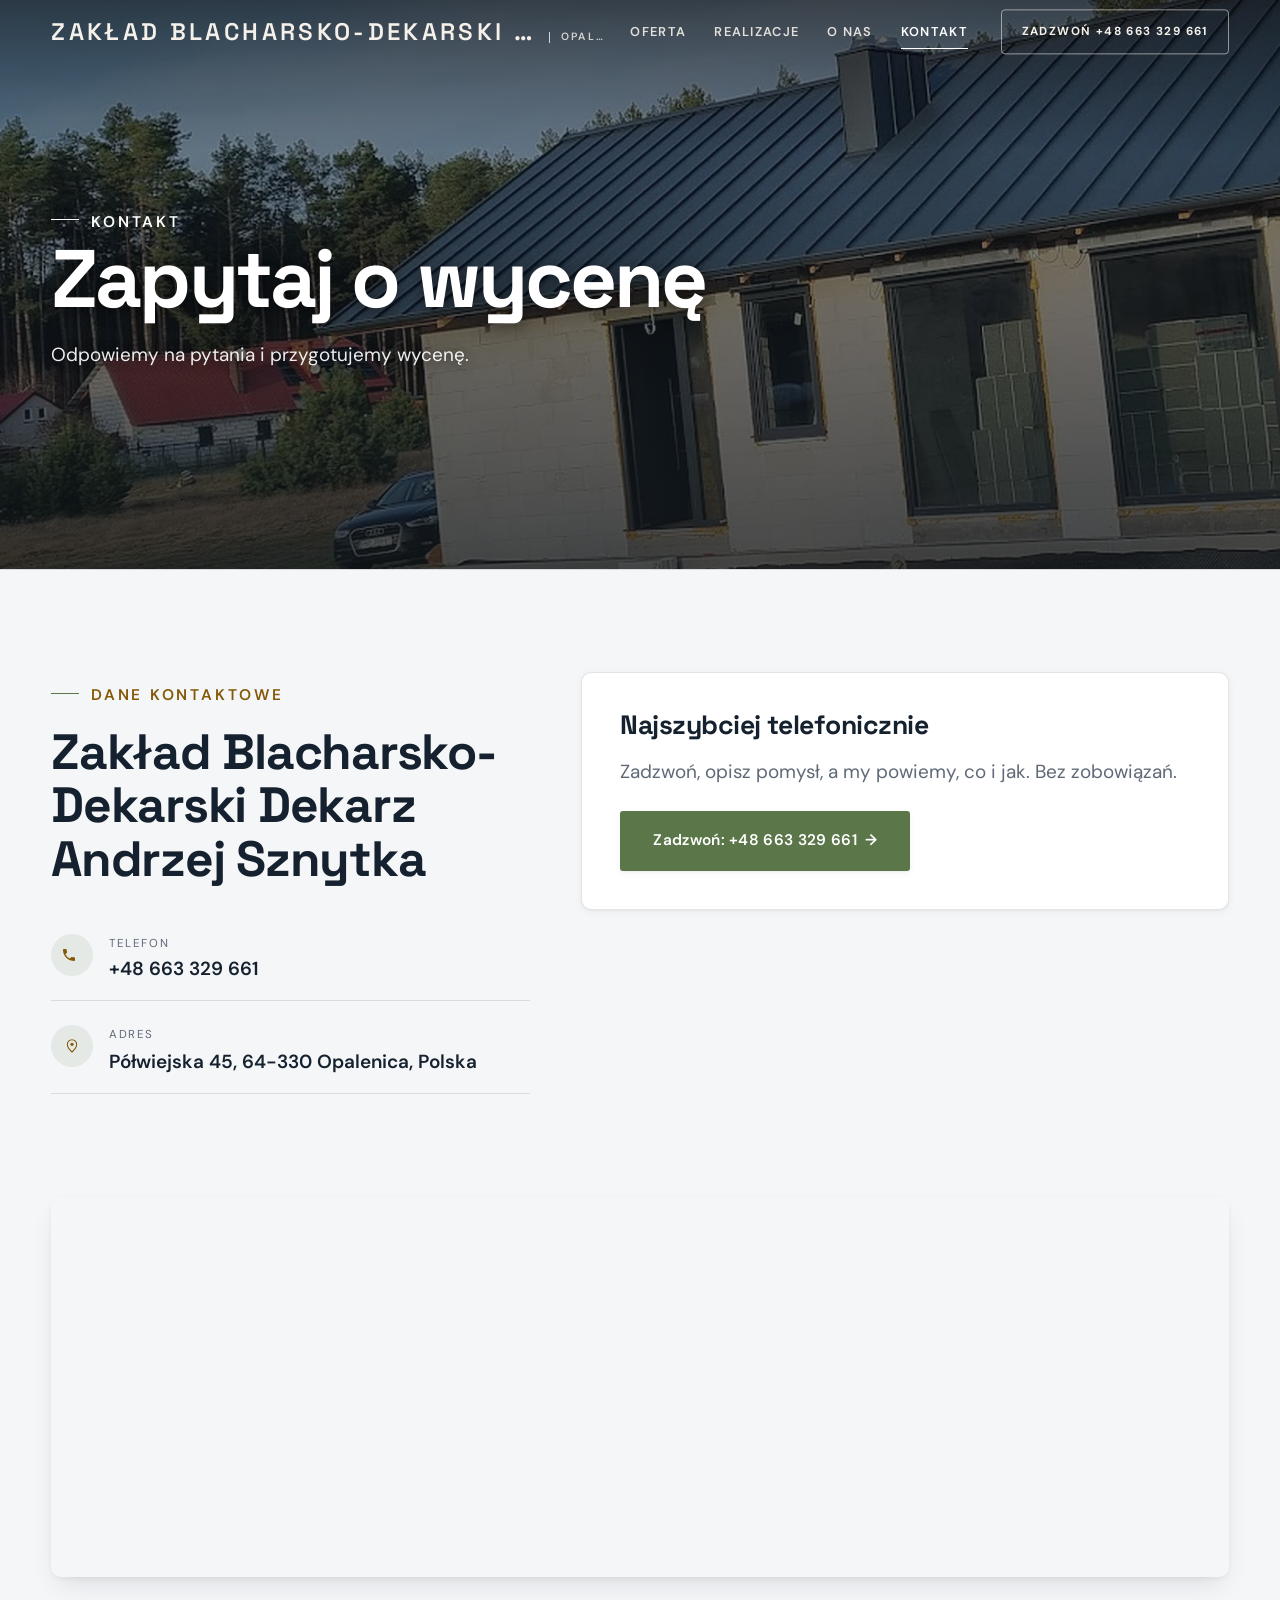
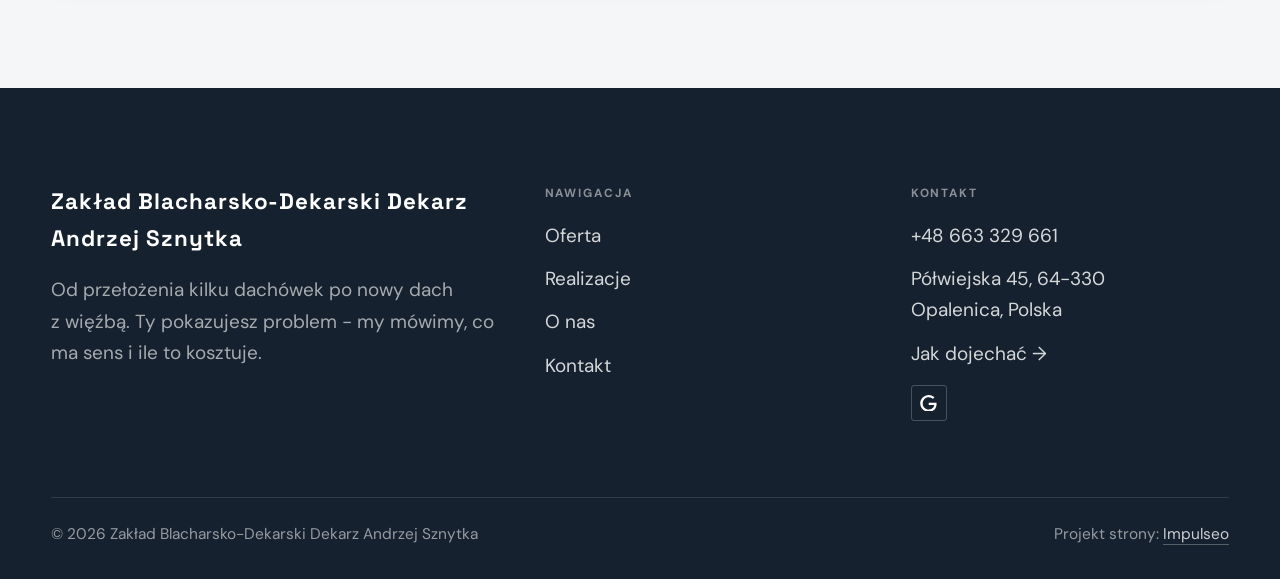
==== commit a97d3cae: "Demo Sznytka: realne zdjecia klienta zamiast stocku (hero + galerie), podpisy realizacji, 20 lat dos" ====
--- a/kontakt.html
+++ b/kontakt.html
@@ -5,22 +5,22 @@
 <meta name="viewport" content="width=device-width, initial-scale=1.0">
 <title>Kontakt - Zakład Blacharsko-Dekarski Dekarz Andrzej Sznytka</title>
 <meta name="description" content="Kontakt Zakład Blacharsko-Dekarski Dekarz Andrzej Sznytka - Półwiejska 45, 64-330 Opalenica, Polska">
-<link rel="canonical" href="https://kris20032.github.io/zaklad-blacharsko-dekarski-dekarz-andrzej-sznytka-dachy-i-pokrycia-dachowe/kontakt.html">
+<link rel="canonical" href="https://impulseo-pl.github.io/zaklad-blacharsko-dekarski-dekarz-andrzej-sznytka-dachy-i-pokrycia-dachowe/kontakt.html">
 <meta name="robots" content="noindex, nofollow">
 <meta property="og:type" content="website">
 <meta property="og:locale" content="pl_PL">
 <meta property="og:site_name" content="Zakład Blacharsko-Dekarski Dekarz Andrzej Sznytka">
 <meta property="og:title" content="Kontakt - Zakład Blacharsko-Dekarski Dekarz Andrzej Sznytka">
 <meta property="og:description" content="Kontakt Zakład Blacharsko-Dekarski Dekarz Andrzej Sznytka - Półwiejska 45, 64-330 Opalenica, Polska">
-<meta property="og:url" content="https://kris20032.github.io/zaklad-blacharsko-dekarski-dekarz-andrzej-sznytka-dachy-i-pokrycia-dachowe/kontakt.html">
-<meta property="og:image" content="https://kris20032.github.io/zaklad-blacharsko-dekarski-dekarz-andrzej-sznytka-dachy-i-pokrycia-dachowe/img/og.jpg">
+<meta property="og:url" content="https://impulseo-pl.github.io/zaklad-blacharsko-dekarski-dekarz-andrzej-sznytka-dachy-i-pokrycia-dachowe/kontakt.html">
+<meta property="og:image" content="https://impulseo-pl.github.io/zaklad-blacharsko-dekarski-dekarz-andrzej-sznytka-dachy-i-pokrycia-dachowe/img/og.jpg">
 <meta property="og:image:width" content="1200">
 <meta property="og:image:height" content="630">
 <meta name="twitter:card" content="summary_large_image">
 <link rel="preconnect" href="https://fonts.googleapis.com">
 <link rel="preconnect" href="https://fonts.gstatic.com" crossorigin>
 <link href="https://fonts.googleapis.com/css2?family=Space+Grotesk:wght@500;600;700&family=DM+Sans:opsz,wght@9..40,400;9..40,500;9..40,600&display=swap" rel="stylesheet">
-<link rel="stylesheet" href="assets/styles.css?v=6b26f4b5">
+<link rel="stylesheet" href="assets/styles.css?v=aa86c150">
 </head>
 <body>
 
@@ -40,7 +40,7 @@
 
 <main>
 <section class="pagehead">
-  <img src="img/g12.jpg" alt="Zakład Blacharsko-Dekarski Dekarz Andrzej Sznytka - Zapytaj o wycenę" width="1600" height="1067" decoding="async">
+  <img src="img/real-rabek-2.jpg" alt="Zakład Blacharsko-Dekarski Dekarz Andrzej Sznytka - Zapytaj o wycenę" width="1400" height="1093" decoding="async">
   <div class="wrap">
     <span class="eyebrow">Kontakt</span>
     <h1>Zapytaj o wycenę</h1>
--- a/assets/styles.css
+++ b/assets/styles.css
@@ -345,8 +345,8 @@
 .tile .cap{position:absolute;left:0;right:0;bottom:0;padding:var(--space-5) var(--space-4) var(--space-4);
   /* mocniejszy spad + cien pod tekstem: na JASNYCH zdjeciach klienta (biale fronty, sciany)
      slaby gradient dawal kontrast ~1.5:1 zamiast wymaganych 3.6:1 (bramka wygladu, 10.08.2026) */
-  background:linear-gradient(transparent 28%,rgba(18,24,28,.58) 62%,rgba(18,24,28,.93));color:#fff;
-  text-shadow:0 1px 3px rgba(0,0,0,.6);
+  background:linear-gradient(transparent 22%,rgba(18,24,28,.7) 58%,rgba(18,24,28,.97));color:#fff;
+  text-shadow:0 1px 4px rgba(0,0,0,.75);
   font-size:var(--text-sm);font-weight:600;letter-spacing:.01em;
   opacity:0;transform:translateY(8px);transition:var(--dur) var(--ease)}
 .tile:hover .cap{opacity:1;transform:translateY(0)}
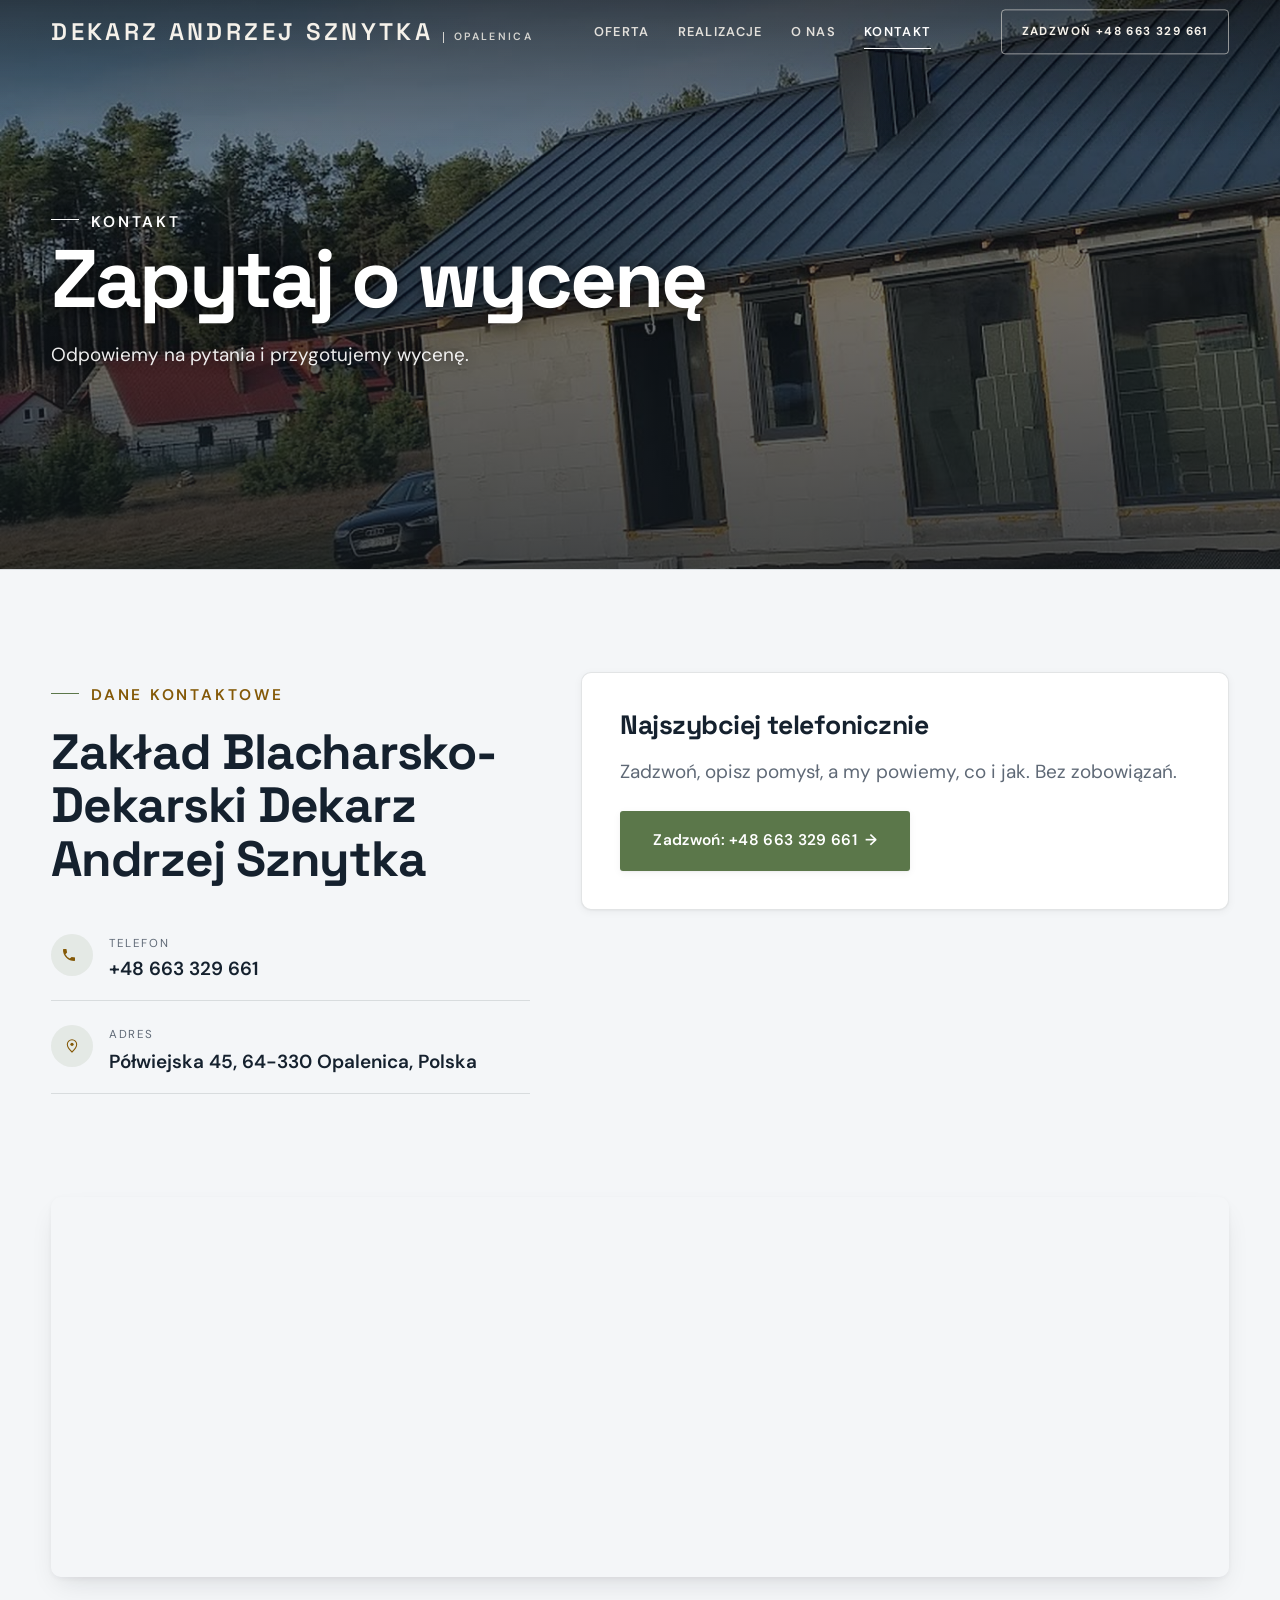
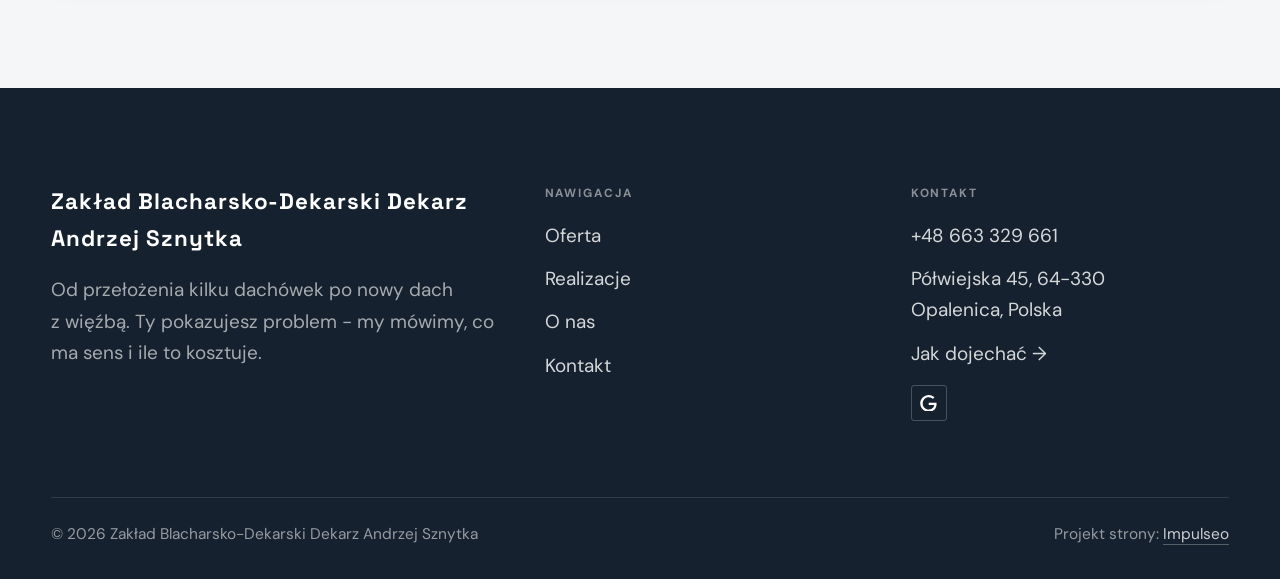
==== commit 62cbdeb1: "Demo Sznytka: krotsza marka w pasku (pelna nazwa nie miescila sie i sie ucinala) Co-Authored-By: Cla" ====
--- a/kontakt.html
+++ b/kontakt.html
@@ -26,7 +26,7 @@
 
 <header class="nav">
   <div class="wrap nav-inner">
-    <a class="brand" href="index.html"><span class="name">Zakład Blacharsko-Dekarski Dekarz Andrzej Sznytka</span><span class="sub">Opalenica</span></a>
+    <a class="brand" href="index.html"><span class="name">Dekarz Andrzej Sznytka</span><span class="sub">Opalenica</span></a>
     <nav class="nav-links">
       <a href="oferta.html">Oferta</a>
       <a href="realizacje.html">Realizacje</a>
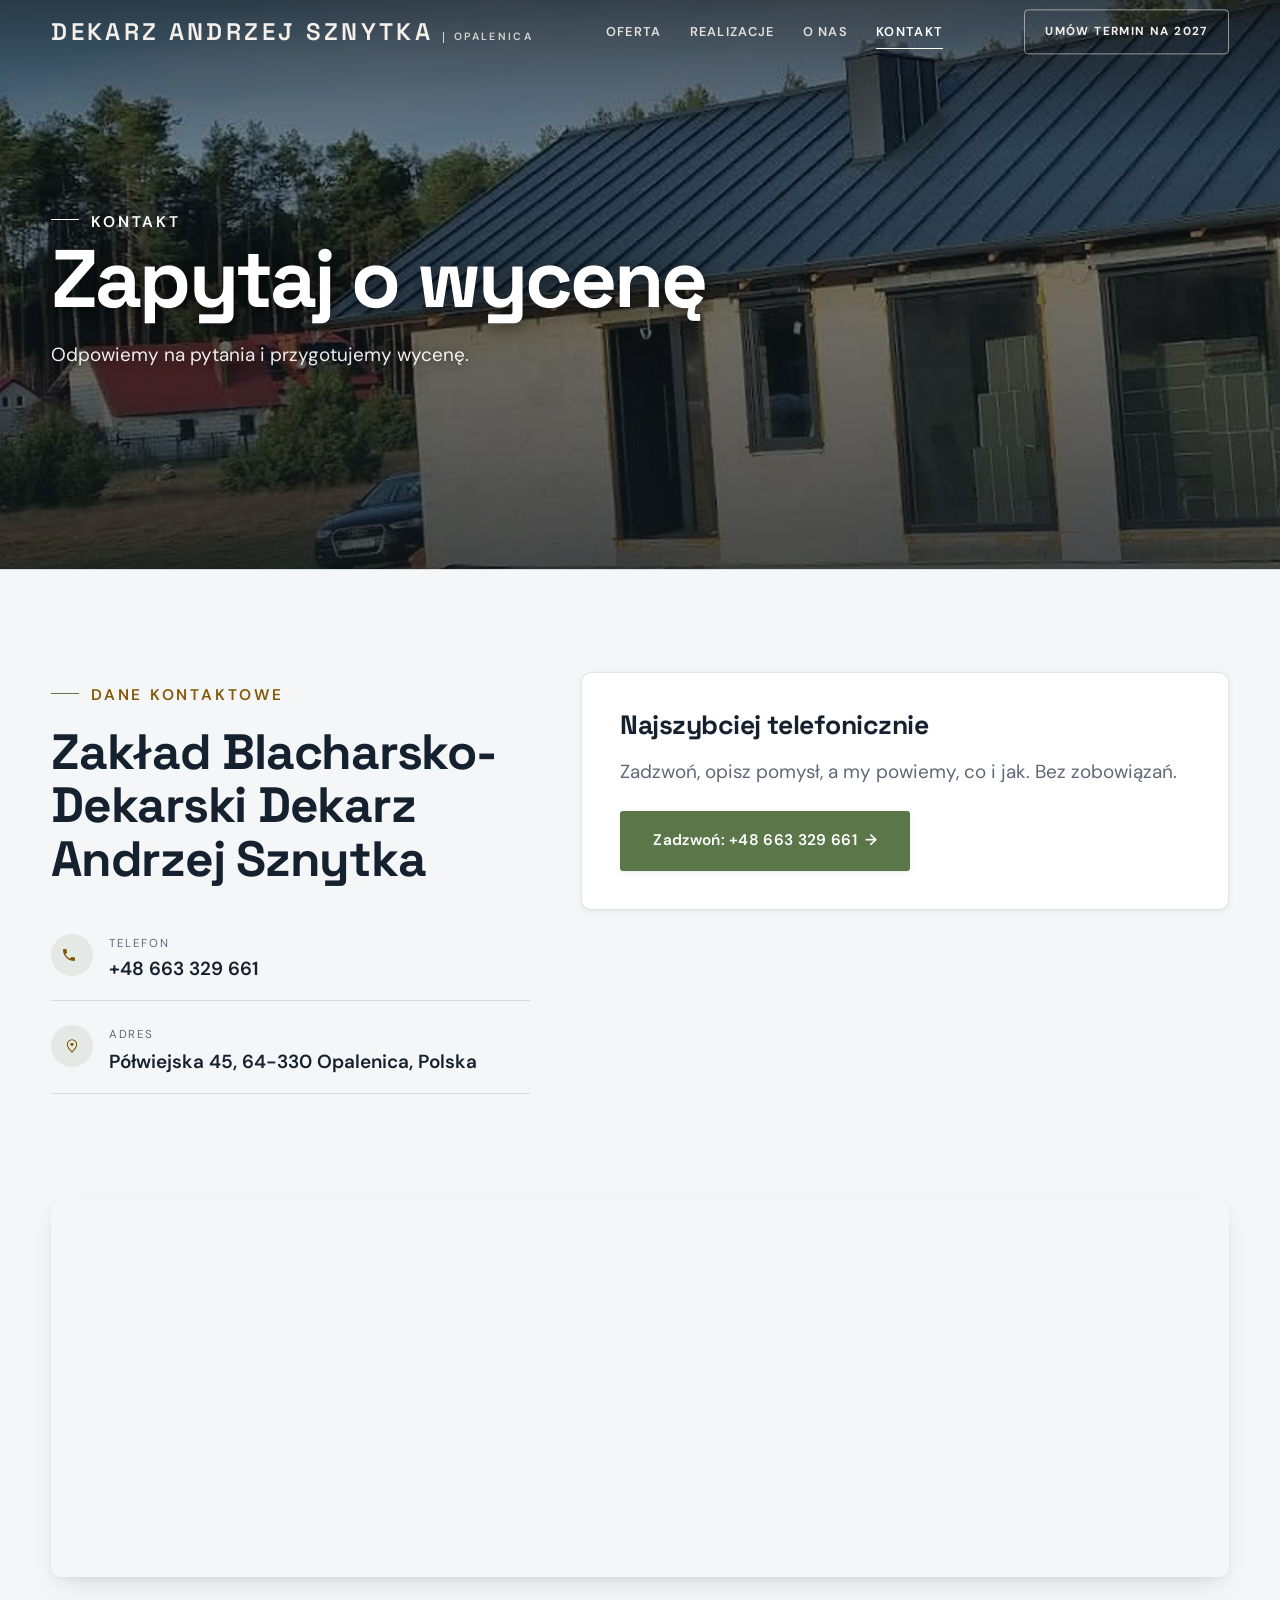
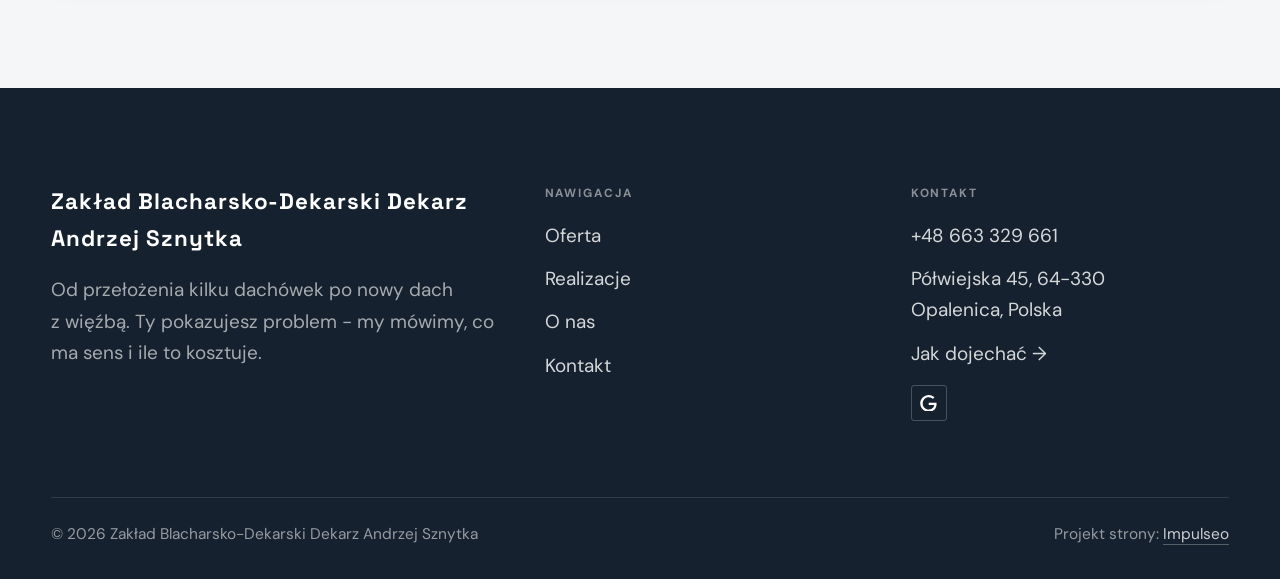
==== commit bc09557e: "Demo Sznytka: CTA 'Umow termin na 2027' zamiast 'Zadzwon' + lead o zapisach na sezon 2027 Co-Authore" ====
--- a/kontakt.html
+++ b/kontakt.html
@@ -32,7 +32,7 @@
       <a href="realizacje.html">Realizacje</a>
       <a href="o-nas.html">O nas</a>
       <a href="kontakt.html" class="active" aria-current="page">Kontakt</a>
-      <a href="tel:+48663329661" class="btn btn-accent">Zadzwoń +48 663 329 661</a>
+      <a href="tel:+48663329661" class="btn btn-accent">Umów termin na 2027</a>
     </nav>
     <button class="nav-toggle" aria-label="Menu"><span></span><span></span><span></span></button>
   </div>
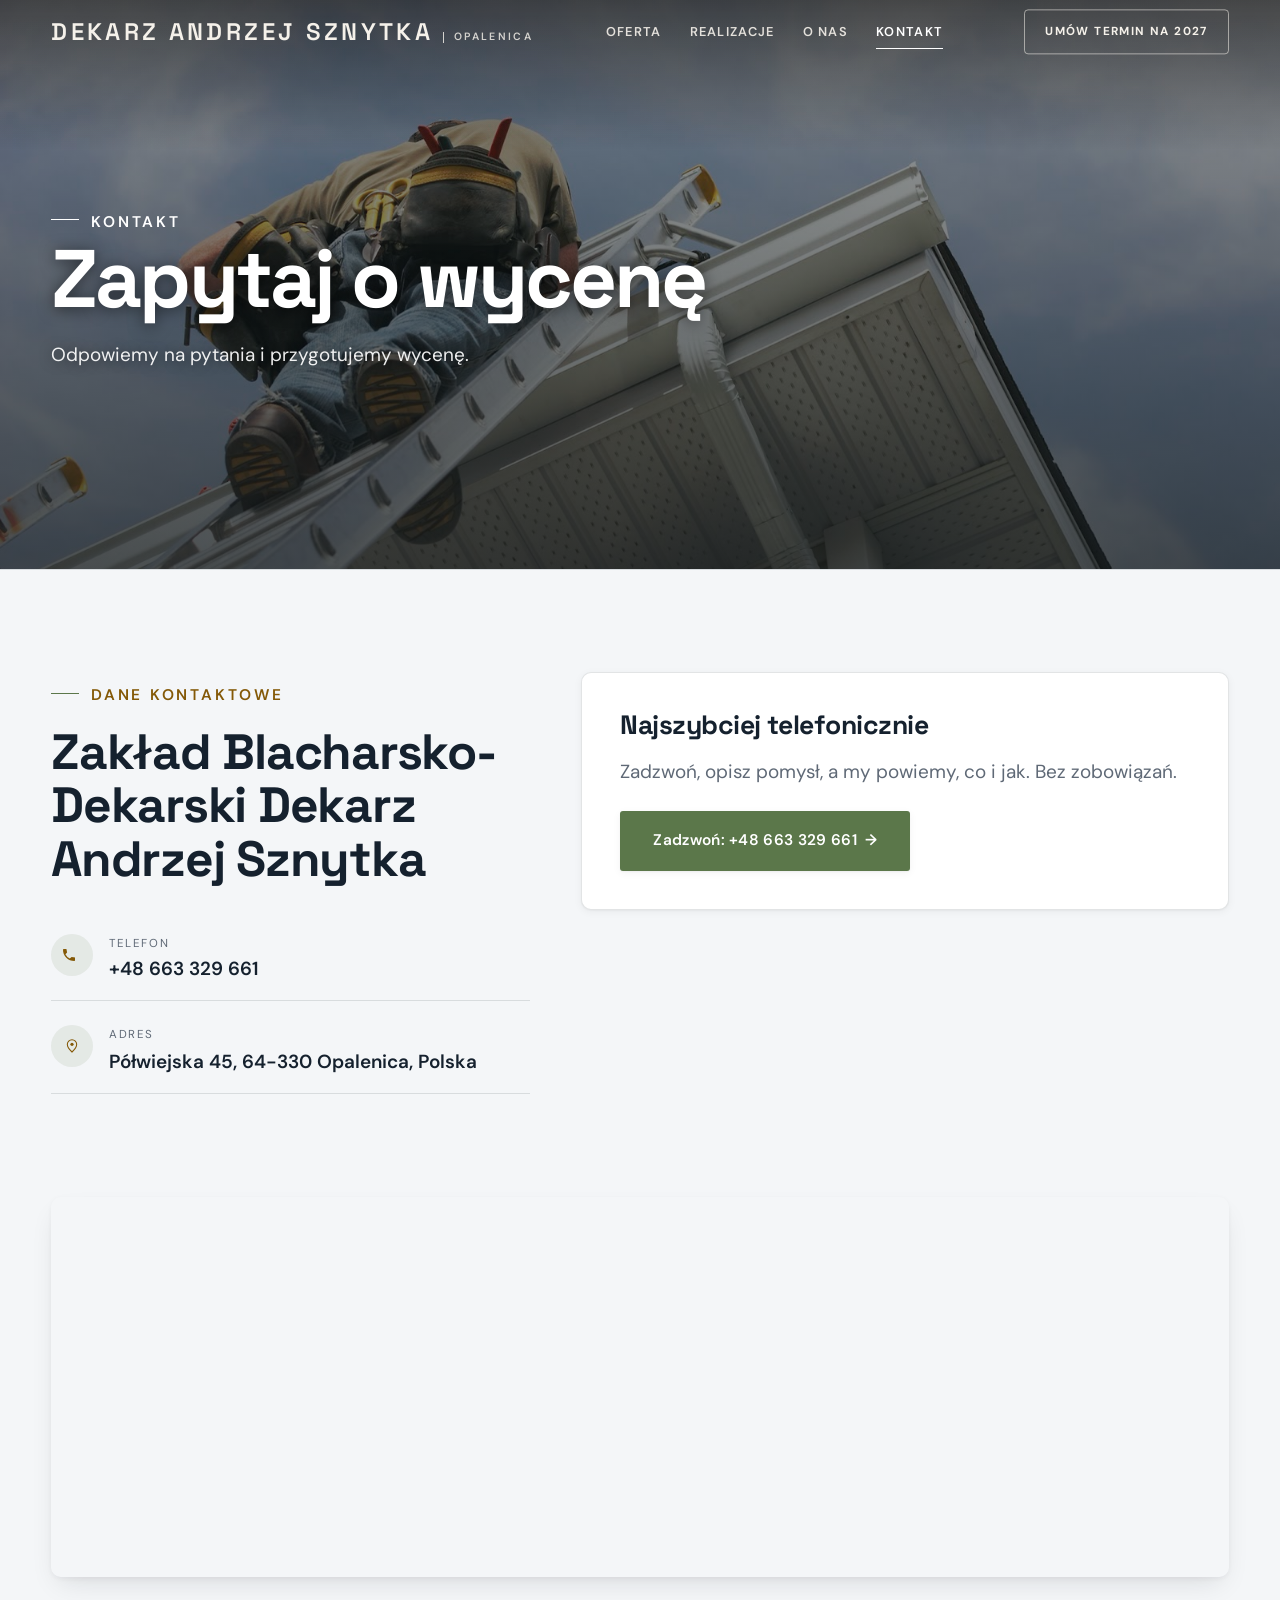
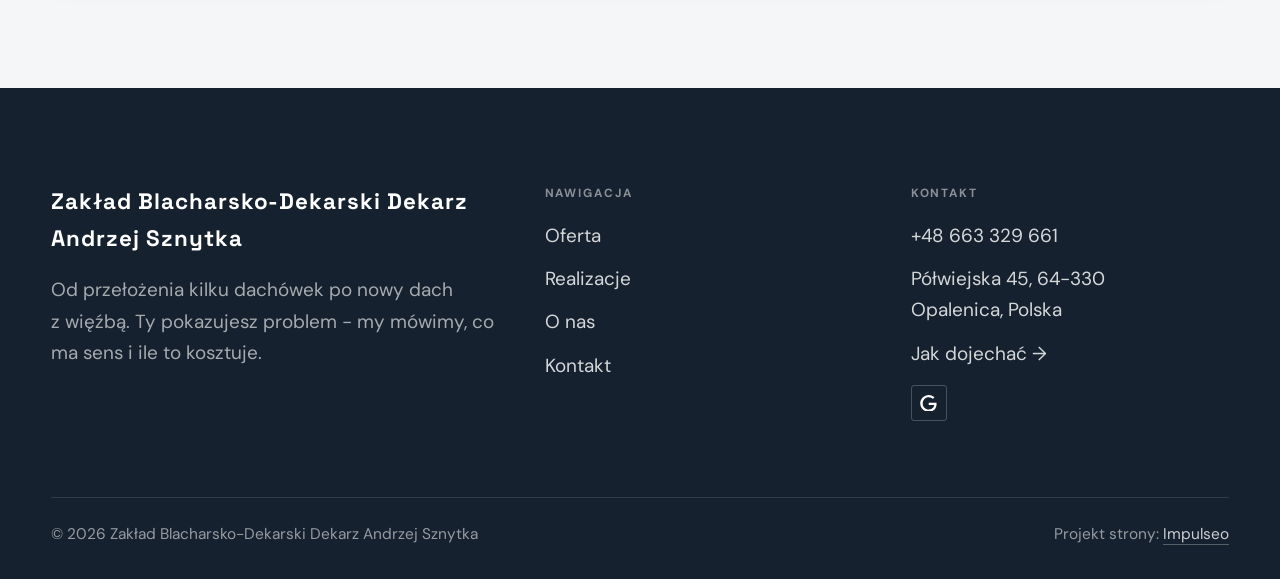
==== commit 5c8d57df: "Demo Sznytka: ostrzejsze zdjecia w naglowkach Oferta/O nas/Kontakt Co-Authored-By: Claude Opus 5 (1M" ====
--- a/kontakt.html
+++ b/kontakt.html
@@ -40,7 +40,7 @@
 
 <main>
 <section class="pagehead">
-  <img src="img/real-rabek-2.jpg" alt="Zakład Blacharsko-Dekarski Dekarz Andrzej Sznytka - Zapytaj o wycenę" width="1400" height="1093" decoding="async">
+  <img src="img/wiz-okap.jpg" alt="Zakład Blacharsko-Dekarski Dekarz Andrzej Sznytka - Zapytaj o wycenę" width="1600" height="1072" decoding="async">
   <div class="wrap">
     <span class="eyebrow">Kontakt</span>
     <h1>Zapytaj o wycenę</h1>
